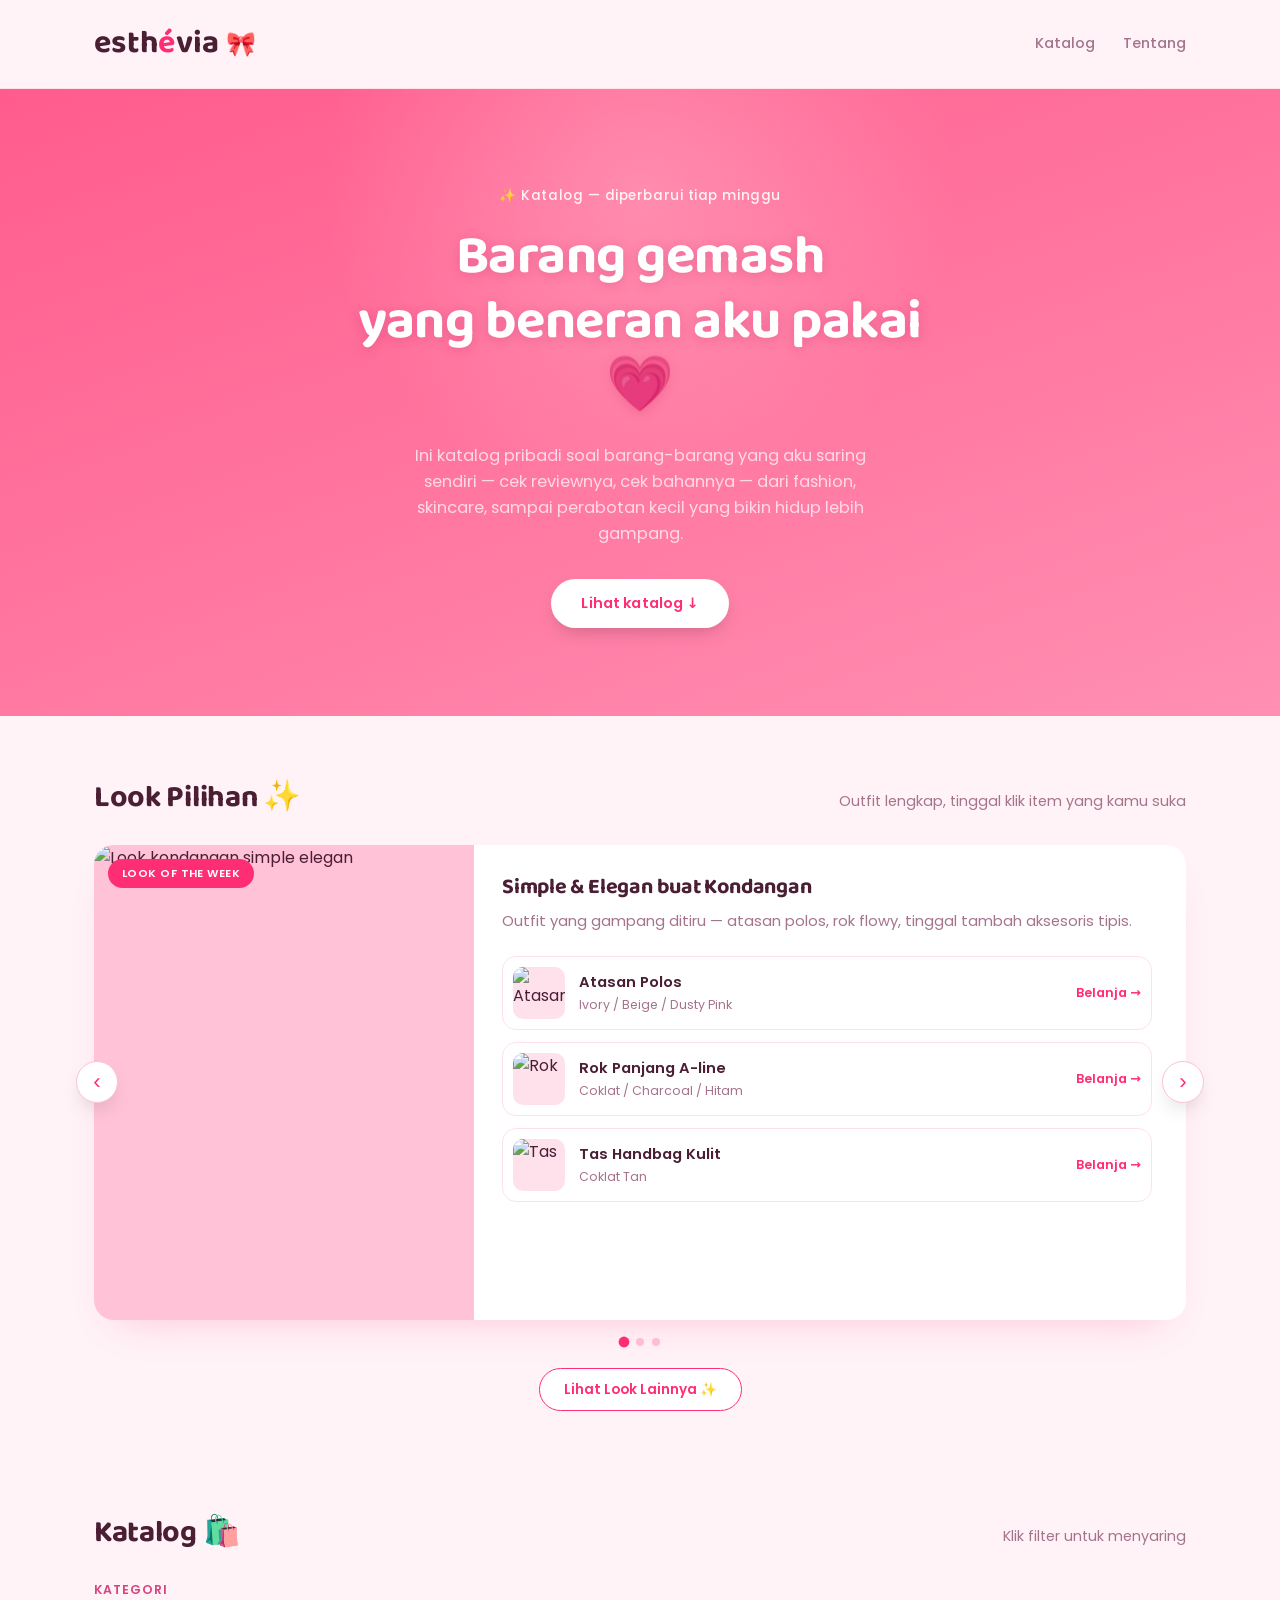
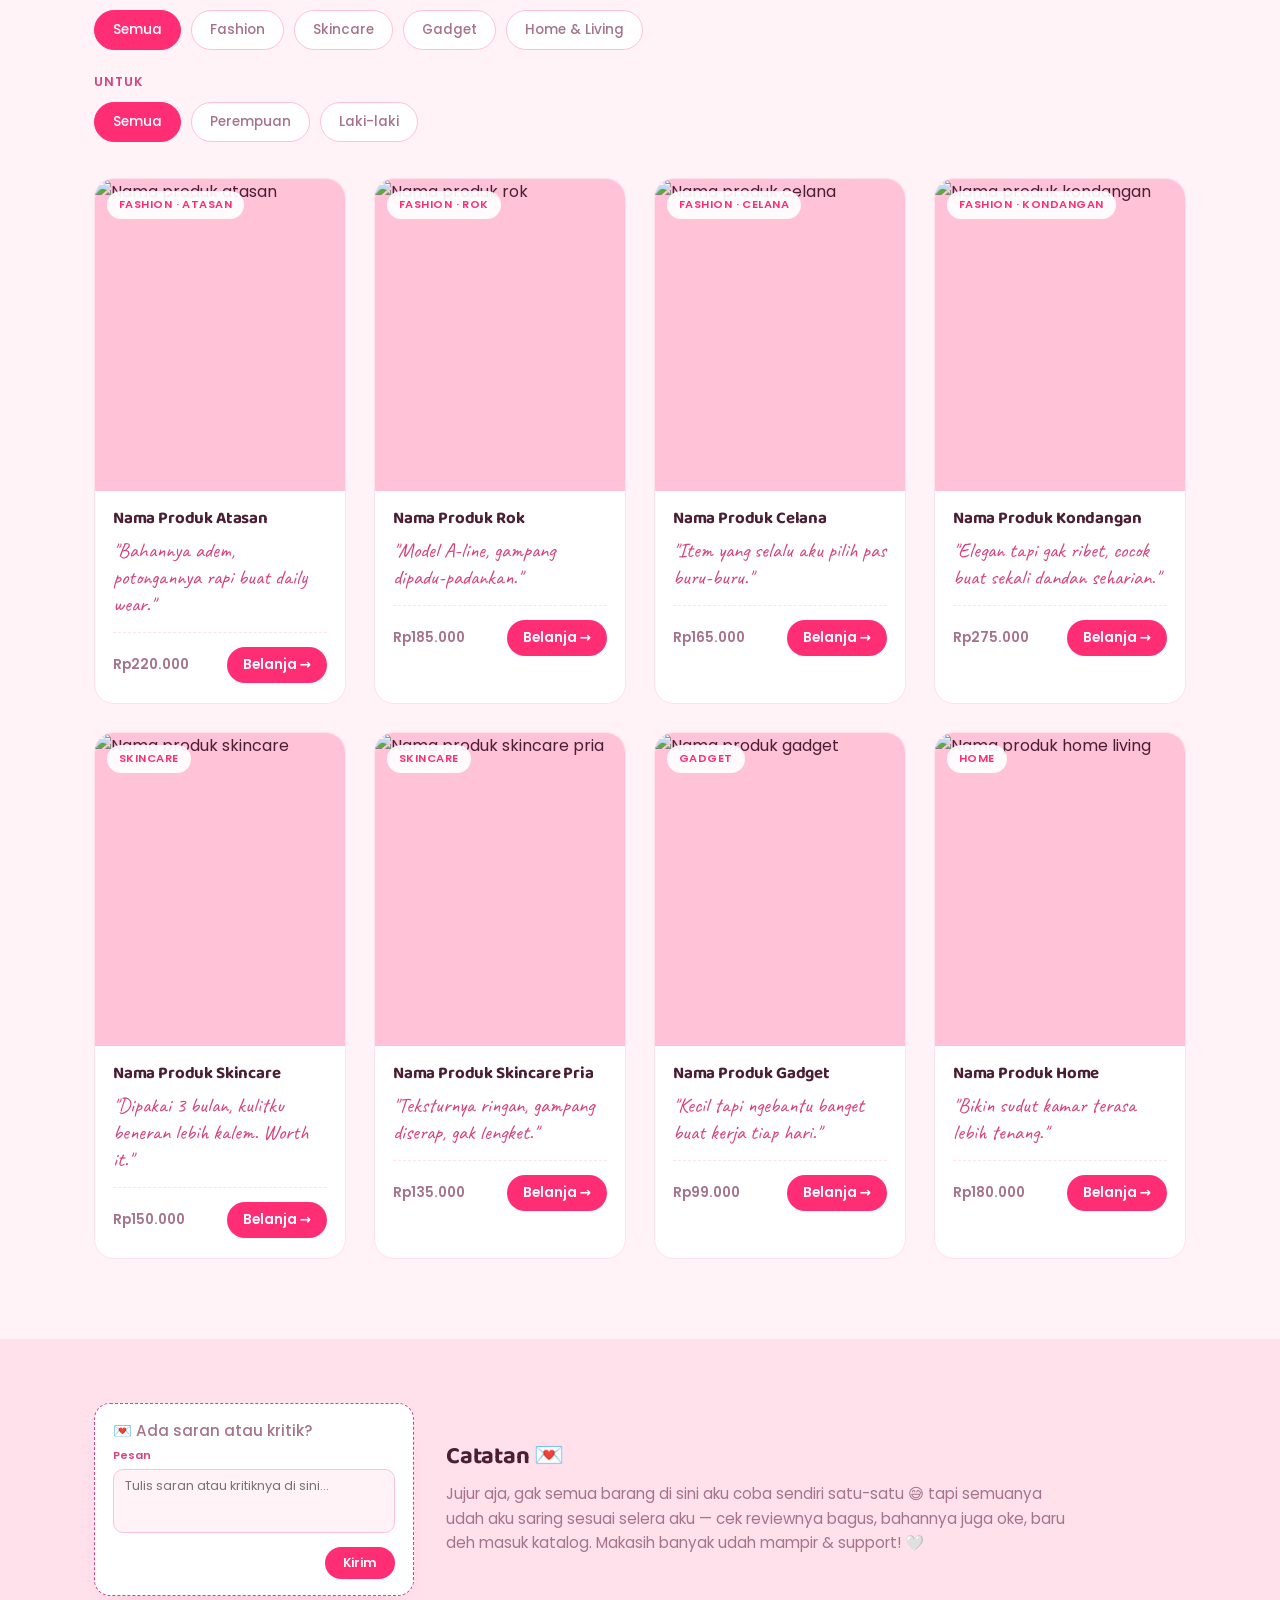
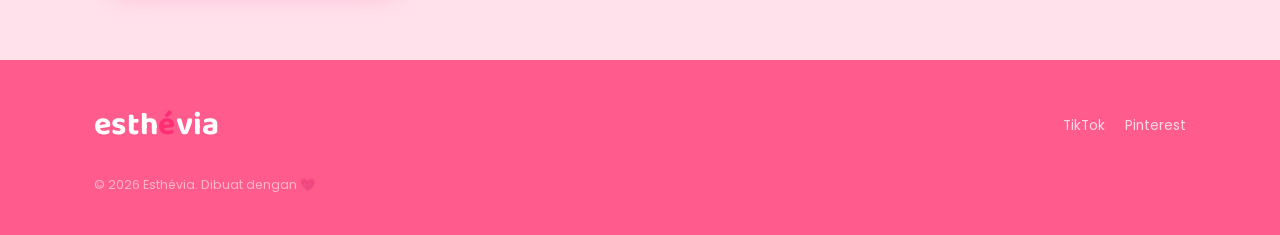
==== looks.html @ 36cef6e5 "Add files via upload" ====
<!DOCTYPE html>
<html lang="id">
<head>
<meta charset="UTF-8">
<meta name="viewport" content="width=device-width, initial-scale=1.0">
<title>Esthévia — Katalog Rekomendasi</title>
<meta name="description" content="Kurasi barang pilihan yang benar-benar aku pakai dan rekomendasikan.">
<link rel="preconnect" href="https://fonts.googleapis.com">
<link rel="preconnect" href="https://fonts.gstatic.com" crossorigin>
<link href="https://fonts.googleapis.com/css2?family=Baloo+2:wght@500;600;700&family=Poppins:wght@400;500;600&family=Caveat:wght@500;600&display=swap" rel="stylesheet">
<link rel="stylesheet" href="style.css">
</head>
<body>

  <!-- ===== HEADER ===== -->
  <header class="site-header">
    <div class="wrap header-inner">
      <a href="#top" class="logo">esth<span>é</span>via <span class="logo-emoji">🎀</span></a>
      <nav class="main-nav">
        <a href="#katalog">Katalog</a>
        <a href="#tentang">Tentang</a>
      </nav>
    </div>
  </header>

  <!-- ===== HERO ===== -->
  <section class="hero" id="top">
    <div class="wrap hero-inner">
      <p class="hero-eyebrow">✨ Katalog — diperbarui tiap minggu</p>
      <h1 class="hero-title">Barang gemash<br>yang beneran aku pakai 💗</h1>
      <p class="hero-sub">Ini katalog pribadi soal barang-barang yang aku saring sendiri — cek reviewnya, cek bahannya — dari fashion, skincare, sampai perabotan kecil yang bikin hidup lebih gampang.</p>
      <a href="#katalog" class="hero-cta">Lihat katalog ↓</a>
    </div>
  </section>

  <!-- ===== LOOK OF THE WEEK ===== -->
  <section class="look" id="look">
    <div class="wrap">
      <div class="section-head">
        <h2>Look Pilihan ✨</h2>
        <p class="section-note">Outfit lengkap, tinggal klik item yang kamu suka</p>
      </div>

      <div class="look-carousel-wrap">
        <button class="look-nav look-nav-prev" id="lookPrev" aria-label="Look sebelumnya" type="button">‹</button>

        <!-- 1 blok <article class="look-card"> = 1 outfit. Copy blok ini kalau mau nambah look baru -->
        <div class="look-grid" id="lookGrid">

          <article class="look-card">
            <a class="look-photo" href="https://link-affiliate-kamu.com/produk-atasan" target="_blank" rel="noopener sponsored">
              <img src="https://placehold.co/560x700/FFC2D6/4A1E33?text=Foto+Outfit" alt="Look kondangan simple elegan">
              <span class="look-photo-tag">Look of the week</span>
            </a>
            <div class="look-detail">
              <h3 class="look-title">Simple &amp; Elegan buat Kondangan</h3>
              <p class="look-desc">Outfit yang gampang ditiru — atasan polos, rok flowy, tinggal tambah aksesoris tipis.</p>
              <ul class="look-items">
                <li class="look-item">
                  <a class="look-item-link" href="https://link-affiliate-kamu.com/produk-atasan" target="_blank" rel="noopener sponsored">
                    <img class="look-item-thumb" src="https://placehold.co/120x120/FFE1EC/4A1E33?text=%F0%9F%91%9A" alt="Atasan">
                    <span class="look-item-info">
                      <span class="look-item-name">Atasan Polos</span>
                      <span class="look-item-sub">Ivory / Beige / Dusty Pink</span>
                    </span>
                    <span class="look-item-cta">Belanja →</span>
                  </a>
                </li>
                <li class="look-item">
                  <a class="look-item-link" href="https://link-affiliate-kamu.com/produk-rok" target="_blank" rel="noopener sponsored">
                    <img class="look-item-thumb" src="https://placehold.co/120x120/FFE1EC/4A1E33?text=%F0%9F%91%97" alt="Rok">
                    <span class="look-item-info">
                      <span class="look-item-name">Rok Panjang A-line</span>
                      <span class="look-item-sub">Coklat / Charcoal / Hitam</span>
                    </span>
                    <span class="look-item-cta">Belanja →</span>
                  </a>
                </li>
                <li class="look-item">
                  <a class="look-item-link" href="https://link-affiliate-kamu.com/produk-tas" target="_blank" rel="noopener sponsored">
                    <img class="look-item-thumb" src="https://placehold.co/120x120/FFE1EC/4A1E33?text=%F0%9F%91%9C" alt="Tas">
                    <span class="look-item-info">
                      <span class="look-item-name">Tas Handbag Kulit</span>
                      <span class="look-item-sub">Coklat Tan</span>
                    </span>
                    <span class="look-item-cta">Belanja →</span>
                  </a>
                </li>
              </ul>
            </div>
          </article>

          <article class="look-card">
            <a class="look-photo" href="https://link-affiliate-kamu.com/produk-kaos" target="_blank" rel="noopener sponsored">
              <img src="https://placehold.co/560x700/FFC2D6/4A1E33?text=Foto+Outfit" alt="Look casual weekend">
              <span class="look-photo-tag">Casual weekend</span>
            </a>
            <div class="look-detail">
              <h3 class="look-title">Santai tapi Tetep Cute</h3>
              <p class="look-desc">Buat jalan santai atau nongkrong — nyaman dipakai seharian, tetap kelihatan effortless.</p>
              <ul class="look-items">
                <li class="look-item">
                  <a class="look-item-link" href="https://link-affiliate-kamu.com/produk-kaos" target="_blank" rel="noopener sponsored">
                    <img class="look-item-thumb" src="https://placehold.co/120x120/FFE1EC/4A1E33?text=%F0%9F%91%95" alt="Kaos">
                    <span class="look-item-info">
                      <span class="look-item-name">Kaos Oversized</span>
                      <span class="look-item-sub">White / Sage / Mocha</span>
                    </span>
                    <span class="look-item-cta">Belanja →</span>
                  </a>
                </li>
                <li class="look-item">
                  <a class="look-item-link" href="https://link-affiliate-kamu.com/produk-celana-look" target="_blank" rel="noopener sponsored">
                    <img class="look-item-thumb" src="https://placehold.co/120x120/FFE1EC/4A1E33?text=%F0%9F%91%96" alt="Celana">
                    <span class="look-item-info">
                      <span class="look-item-name">Celana Wide Leg</span>
                      <span class="look-item-sub">Denim / Khaki</span>
                    </span>
                    <span class="look-item-cta">Belanja →</span>
                  </a>
                </li>
              </ul>
            </div>
          </article>

          <article class="look-card">
            <a class="look-photo" href="https://link-affiliate-kamu.com/produk-blazer" target="_blank" rel="noopener sponsored">
              <img src="https://placehold.co/560x700/FFC2D6/4A1E33?text=Foto+Outfit" alt="Look formal meeting">
              <span class="look-photo-tag">Office look</span>
            </a>
            <div class="look-detail">
              <h3 class="look-title">Formal tapi Gak Kaku</h3>
              <p class="look-desc">Cocok buat meeting atau presentasi — tetap rapi tapi tetap nyaman dipakai seharian.</p>
              <ul class="look-items">
                <li class="look-item">
                  <a class="look-item-link" href="https://link-affiliate-kamu.com/produk-blazer" target="_blank" rel="noopener sponsored">
                    <img class="look-item-thumb" src="https://placehold.co/120x120/FFE1EC/4A1E33?text=%F0%9F%A7%A5" alt="Blazer">
                    <span class="look-item-info">
                      <span class="look-item-name">Blazer Oversized</span>
                      <span class="look-item-sub">Black / Navy / Beige</span>
                    </span>
                    <span class="look-item-cta">Belanja →</span>
                  </a>
                </li>
                <li class="look-item">
                  <a class="look-item-link" href="https://link-affiliate-kamu.com/produk-kemeja" target="_blank" rel="noopener sponsored">
                    <img class="look-item-thumb" src="https://placehold.co/120x120/FFE1EC/4A1E33?text=%F0%9F%91%94" alt="Kemeja">
                    <span class="look-item-info">
                      <span class="look-item-name">Kemeja Basic</span>
                      <span class="look-item-sub">White / Sky Blue</span>
                    </span>
                    <span class="look-item-cta">Belanja →</span>
                  </a>
                </li>
                <li class="look-item">
                  <a class="look-item-link" href="https://link-affiliate-kamu.com/produk-celana-formal" target="_blank" rel="noopener sponsored">
                    <img class="look-item-thumb" src="https://placehold.co/120x120/FFE1EC/4A1E33?text=%F0%9F%91%96" alt="Celana formal">
                    <span class="look-item-info">
                      <span class="look-item-name">Celana Kain Straight</span>
                      <span class="look-item-sub">Black / Grey</span>
                    </span>
                    <span class="look-item-cta">Belanja →</span>
                  </a>
                </li>
              </ul>
            </div>
          </article>

        </div>

        <button class="look-nav look-nav-next" id="lookNext" aria-label="Look berikutnya" type="button">›</button>
      </div>

      <div class="look-dots" id="lookDots"></div>

      <div class="look-more-wrap">
        <a class="look-load-more" href="looks.html">Lihat Look Lainnya ✨</a>
      </div>
    </div>
  </section>



  <section class="katalog" id="katalog">
    <div class="wrap">
      <div class="section-head">
        <h2>Katalog 🛍️</h2>
        <p class="section-note">Klik filter untuk menyaring</p>
      </div>

      <div class="filter-group">
        <p class="filter-label">Kategori</p>
        <div class="filter-bar" role="tablist" aria-label="Saring kategori">
          <button class="filter-pill is-active" data-filter-type="category" data-filter="all">Semua</button>
          <button class="filter-pill" data-filter-type="category" data-filter="fashion">Fashion</button>
          <button class="filter-pill" data-filter-type="category" data-filter="skincare">Skincare</button>
          <button class="filter-pill" data-filter-type="category" data-filter="gadget">Gadget</button>
          <button class="filter-pill" data-filter-type="category" data-filter="home">Home &amp; Living</button>
        </div>
      </div>

      <!-- Sub-filter Fashion — otomatis muncul cuma pas kategori "Fashion" dipilih -->
      <div class="filter-group sub-filter-group" id="fashionSubfilter" hidden>
        <p class="filter-label">Jenis Fashion</p>
        <div class="filter-bar" role="tablist" aria-label="Saring jenis fashion">
          <button class="filter-pill sub-pill is-active" data-filter-type="subcategory" data-filter="all">Semua</button>
          <button class="filter-pill sub-pill" data-filter-type="subcategory" data-filter="atasan">Atasan</button>
          <button class="filter-pill sub-pill" data-filter-type="subcategory" data-filter="rok">Rok</button>
          <button class="filter-pill sub-pill" data-filter-type="subcategory" data-filter="celana">Celana</button>
          <button class="filter-pill sub-pill" data-filter-type="subcategory" data-filter="kondangan">Kondangan</button>
        </div>
      </div>

      <div class="filter-group">
        <p class="filter-label">Untuk</p>
        <div class="filter-bar" role="tablist" aria-label="Saring gender">
          <button class="filter-pill is-active" data-filter-type="gender" data-filter="all">Semua</button>
          <button class="filter-pill" data-filter-type="gender" data-filter="perempuan">Perempuan</button>
          <button class="filter-pill" data-filter-type="gender" data-filter="laki-laki">Laki-laki</button>
        </div>
      </div>

      <!-- ===== GRID PRODUK ===== -->
      <div class="grid" id="productGrid">

        <!-- ganti data-category, data-subcategory, data-gender, gambar, judul, catatan, harga, dan href sesuai produkmu -->
        <!-- data-subcategory cuma dipakai kalau data-category="fashion": isi atasan / rok / celana / kondangan -->

        <article class="card" data-category="fashion" data-subcategory="atasan" data-gender="perempuan">
          <a class="card-media" href="https://link-affiliate-kamu.com/produk-atasan" target="_blank" rel="noopener sponsored">
            <img src="https://placehold.co/600x750/FFC2D6/4A1E33?text=Foto+Produk" alt="Nama produk atasan" loading="lazy">
            <span class="card-tag">Fashion · Atasan</span>
          </a>
          <div class="card-body">
            <h3 class="card-title">Nama Produk Atasan</h3>
            <p class="card-note">"Bahannya adem, potongannya rapi buat daily wear."</p>
            <div class="card-foot">
              <span class="card-price">Rp220.000</span>
              <a class="card-cta" href="https://link-affiliate-kamu.com/produk-atasan" target="_blank" rel="noopener sponsored">Belanja →</a>
            </div>
          </div>
        </article>

        <article class="card" data-category="fashion" data-subcategory="rok" data-gender="perempuan">
          <a class="card-media" href="https://link-affiliate-kamu.com/produk-rok" target="_blank" rel="noopener sponsored">
            <img src="https://placehold.co/600x750/FFC2D6/4A1E33?text=Foto+Produk" alt="Nama produk rok" loading="lazy">
            <span class="card-tag">Fashion · Rok</span>
          </a>
          <div class="card-body">
            <h3 class="card-title">Nama Produk Rok</h3>
            <p class="card-note">"Model A-line, gampang dipadu-padankan."</p>
            <div class="card-foot">
              <span class="card-price">Rp185.000</span>
              <a class="card-cta" href="https://link-affiliate-kamu.com/produk-rok" target="_blank" rel="noopener sponsored">Belanja →</a>
            </div>
          </div>
        </article>

        <article class="card" data-category="fashion" data-subcategory="celana" data-gender="laki-laki">
          <a class="card-media" href="https://link-affiliate-kamu.com/produk-celana" target="_blank" rel="noopener sponsored">
            <img src="https://placehold.co/600x750/FFC2D6/4A1E33?text=Foto+Produk" alt="Nama produk celana" loading="lazy">
            <span class="card-tag">Fashion · Celana</span>
          </a>
          <div class="card-body">
            <h3 class="card-title">Nama Produk Celana</h3>
            <p class="card-note">"Item yang selalu aku pilih pas buru-buru."</p>
            <div class="card-foot">
              <span class="card-price">Rp165.000</span>
              <a class="card-cta" href="https://link-affiliate-kamu.com/produk-celana" target="_blank" rel="noopener sponsored">Belanja →</a>
            </div>
          </div>
        </article>

        <article class="card" data-category="fashion" data-subcategory="kondangan" data-gender="perempuan">
          <a class="card-media" href="https://link-affiliate-kamu.com/produk-kondangan" target="_blank" rel="noopener sponsored">
            <img src="https://placehold.co/600x750/FFC2D6/4A1E33?text=Foto+Produk" alt="Nama produk kondangan" loading="lazy">
            <span class="card-tag">Fashion · Kondangan</span>
          </a>
          <div class="card-body">
            <h3 class="card-title">Nama Produk Kondangan</h3>
            <p class="card-note">"Elegan tapi gak ribet, cocok buat sekali dandan seharian."</p>
            <div class="card-foot">
              <span class="card-price">Rp275.000</span>
              <a class="card-cta" href="https://link-affiliate-kamu.com/produk-kondangan" target="_blank" rel="noopener sponsored">Belanja →</a>
            </div>
          </div>
        </article>

        <article class="card" data-category="skincare" data-gender="perempuan">
          <a class="card-media" href="https://link-affiliate-kamu.com/produk-1" target="_blank" rel="noopener sponsored">
            <img src="https://placehold.co/600x750/FFC2D6/4A1E33?text=Foto+Produk" alt="Nama produk skincare" loading="lazy">
            <span class="card-tag">Skincare</span>
          </a>
          <div class="card-body">
            <h3 class="card-title">Nama Produk Skincare</h3>
            <p class="card-note">"Dipakai 3 bulan, kulitku beneran lebih kalem. Worth it."</p>
            <div class="card-foot">
              <span class="card-price">Rp150.000</span>
              <a class="card-cta" href="https://link-affiliate-kamu.com/produk-1" target="_blank" rel="noopener sponsored">Belanja →</a>
            </div>
          </div>
        </article>

        <article class="card" data-category="skincare" data-gender="laki-laki">
          <a class="card-media" href="https://link-affiliate-kamu.com/produk-5" target="_blank" rel="noopener sponsored">
            <img src="https://placehold.co/600x750/FFC2D6/4A1E33?text=Foto+Produk" alt="Nama produk skincare pria" loading="lazy">
            <span class="card-tag">Skincare</span>
          </a>
          <div class="card-body">
            <h3 class="card-title">Nama Produk Skincare Pria</h3>
            <p class="card-note">"Teksturnya ringan, gampang diserap, gak lengket."</p>
            <div class="card-foot">
              <span class="card-price">Rp135.000</span>
              <a class="card-cta" href="https://link-affiliate-kamu.com/produk-5" target="_blank" rel="noopener sponsored">Belanja →</a>
            </div>
          </div>
        </article>

        <article class="card" data-category="gadget" data-gender="perempuan">
          <a class="card-media" href="https://link-affiliate-kamu.com/produk-3" target="_blank" rel="noopener sponsored">
            <img src="https://placehold.co/600x750/FFC2D6/4A1E33?text=Foto+Produk" alt="Nama produk gadget" loading="lazy">
            <span class="card-tag">Gadget</span>
          </a>
          <div class="card-body">
            <h3 class="card-title">Nama Produk Gadget</h3>
            <p class="card-note">"Kecil tapi ngebantu banget buat kerja tiap hari."</p>
            <div class="card-foot">
              <span class="card-price">Rp99.000</span>
              <a class="card-cta" href="https://link-affiliate-kamu.com/produk-3" target="_blank" rel="noopener sponsored">Belanja →</a>
            </div>
          </div>
        </article>

        <article class="card" data-category="home" data-gender="perempuan">
          <a class="card-media" href="https://link-affiliate-kamu.com/produk-4" target="_blank" rel="noopener sponsored">
            <img src="https://placehold.co/600x750/FFC2D6/4A1E33?text=Foto+Produk" alt="Nama produk home living" loading="lazy">
            <span class="card-tag">Home</span>
          </a>
          <div class="card-body">
            <h3 class="card-title">Nama Produk Home</h3>
            <p class="card-note">"Bikin sudut kamar terasa lebih tenang."</p>
            <div class="card-foot">
              <span class="card-price">Rp180.000</span>
              <a class="card-cta" href="https://link-affiliate-kamu.com/produk-4" target="_blank" rel="noopener sponsored">Belanja →</a>
            </div>
          </div>
        </article>

      </div>

      <p class="empty-state" id="emptyState" hidden>Belum ada produk yang cocok — coba ganti filternya ya 🎀</p>
    </div>
  </section>

  <!-- ===== TENTANG ===== -->
  <section class="about" id="tentang">
    <div class="wrap about-grid">
      <div class="envelope-card">
        <p class="envelope-caption"><span class="envelope-icon">💌</span> Ada saran atau kritik?</p>
        <form class="envelope-form" id="envelopeForm">
          <label class="envelope-label" for="envelopeMessage">Pesan</label>
          <textarea id="envelopeMessage" class="envelope-textarea" placeholder="Tulis saran atau kritiknya di sini..." maxlength="1000" required></textarea>

          <button type="submit" class="envelope-submit" id="envelopeSubmit">Kirim</button>
          <p class="envelope-hint" id="envelopeHint" hidden></p>
        </form>
      </div>

      <div class="about-inner">
        <h2>Catatan 💌</h2>
        <p>Jujur aja, gak semua barang di sini aku coba sendiri satu-satu 😅 tapi semuanya udah aku saring sesuai selera aku — cek reviewnya bagus, bahannya juga oke, baru deh masuk katalog. Makasih banyak udah mampir &amp; support! 🤍</p>
      </div>
    </div>
  </section>

  <!-- ===== FOOTER ===== -->
  <footer class="site-footer">
    <div class="wrap footer-inner">
      <a href="#top" class="logo footer-logo">esth<span>é</span>via</a>
      <div class="footer-social">
        <a href="https://tiktok.com/@esthevia" target="_blank" rel="noopener">TikTok</a>
        <a href="https://pinterest.com/esthevia" target="_blank" rel="noopener">Pinterest</a>
      </div>
      <p class="footer-copy">© 2026 Esthévia. Dibuat dengan 💗</p>
    </div>
  </footer>

<script src="script.js"></script>
</body>
</html>
---- style.css ----
/* ============================================
   ESTHÉVIA — Katalog Affiliate (tema pink gemash 🎀)
   Token: warna, tipografi, layout
   ============================================ */

:root {
  /* Warna — pink gemash */
  --bg-deep:      #FF5C8D;   /* pink bubblegum pekat — dasar hero & footer */
  --bg-panel:     #FFC2D6;   /* pink medium — panel & placeholder gambar */
  --bg-paper:     #FFF3F7;   /* pink pucat hampir putih — dasar konten */
  --bg-paper-alt: #FFE1EC;   /* pink pastel — garis/pemisah/hover */
  --ink:          #4A1E33;   /* plum gelap — teks utama, tetap kontras di atas pink */
  --ink-soft:     #A5738C;   /* mauve — teks sekunder */
  --cream:        #FFFFFF;   /* teks di atas dasar pink pekat */
  --cream-soft:   #FFD9E7;   /* teks sekunder di atas dasar pink pekat */
  --gold:         #FF2E74;   /* aksen utama — magenta cherry terang */
  --rose:         #D6437E;   /* aksen kedua — dusty magenta, dipakai tipis-tipis */

  --radius: 20px;
  --ease: cubic-bezier(.4,0,.2,1);
}

* { box-sizing: border-box; }

html { scroll-behavior: smooth; }

body {
  margin: 0;
  background: var(--bg-paper);
  color: var(--ink);
  font-family: 'Poppins', system-ui, sans-serif;
  font-size: 16px;
  line-height: 1.6;
  -webkit-font-smoothing: antialiased;
}

@media (prefers-reduced-motion: reduce) {
  html { scroll-behavior: auto; }
  * { animation: none !important; transition: none !important; }
}

.wrap {
  max-width: 1140px;
  margin: 0 auto;
  padding: 0 24px;
}

h1, h2, h3 {
  font-family: 'Baloo 2', 'Poppins', sans-serif;
  font-weight: 700;
  line-height: 1.2;
  margin: 0;
  letter-spacing: -0.01em;
}

a { color: inherit; text-decoration: none; }
a:focus-visible, button:focus-visible {
  outline: 2px solid var(--gold);
  outline-offset: 3px;
}

/* ===== HEADER ===== */
.site-header {
  position: sticky;
  top: 0;
  z-index: 50;
  background: rgba(255, 243, 247, 0.88);
  backdrop-filter: blur(8px);
  border-bottom: 1px solid var(--bg-paper-alt);
}

.header-inner {
  display: flex;
  align-items: center;
  justify-content: space-between;
  height: 88px;
}

.logo {
  font-family: 'Baloo 2', sans-serif;
  font-size: 2rem;
  font-weight: 700;
  letter-spacing: 0.01em;
  color: var(--ink);
}
.logo span.logo-emoji { font-size: 1.5rem; }
.logo span:not(.logo-emoji) { color: var(--gold); }

.main-nav { display: flex; gap: 28px; }
.main-nav a {
  font-size: 0.9rem;
  font-weight: 500;
  color: var(--ink-soft);
  transition: color .2s var(--ease);
}
.main-nav a:hover { color: var(--gold); }

/* ===== HERO ===== */
.hero {
  background: linear-gradient(160deg, var(--bg-deep) 0%, #FF8FB3 100%);
  color: var(--cream);
  padding: 96px 0 88px;
  position: relative;
  overflow: hidden;
  text-align: center;
}
.hero::before {
  content: "";
  position: absolute;
  top: -35%;
  left: 50%;
  transform: translateX(-50%);
  width: 640px;
  height: 640px;
  border-radius: 50%;
  background: radial-gradient(circle, rgba(255,255,255,0.22) 0%, rgba(255,255,255,0) 70%);
}
.hero-inner { position: relative; max-width: 640px; margin: 0 auto; }

.hero-eyebrow {
  font-size: 0.85rem;
  letter-spacing: 0.04em;
  color: var(--cream);
  margin: 0 0 18px;
  font-weight: 500;
  opacity: 0.9;
}

.hero-title {
  font-size: clamp(2.2rem, 5vw, 3.4rem);
  line-height: 1.2;
  color: var(--cream);
  text-shadow: 0 2px 12px rgba(184, 30, 90, 0.25);
}

.hero-sub {
  margin: 22px auto 32px;
  color: var(--cream-soft);
  font-size: 1.02rem;
  max-width: 480px;
}

.hero-cta {
  display: inline-block;
  background: var(--cream);
  color: var(--gold);
  border-radius: 999px;
  padding: 13px 30px;
  font-size: 0.9rem;
  font-weight: 600;
  letter-spacing: 0.01em;
  box-shadow: 0 8px 20px -8px rgba(0,0,0,0.25);
  transition: transform .2s var(--ease), box-shadow .2s var(--ease);
}
.hero-cta:hover { transform: translateY(-2px); box-shadow: 0 12px 24px -8px rgba(0,0,0,0.3); }

/* ===== LOOK OF THE WEEK ===== */
.look { padding: 64px 0 20px; }

.look-carousel-wrap {
  position: relative;
}

.look-grid {
  display: flex;
  gap: 0;
  overflow-x: auto;
  scroll-snap-type: x mandatory;
  scroll-behavior: smooth;
  border-radius: var(--radius);
  box-shadow: 0 20px 40px -24px rgba(255, 46, 116, 0.28);
  scrollbar-width: none;
  -ms-overflow-style: none;
}
.look-grid::-webkit-scrollbar { display: none; }

.look-card {
  flex: 0 0 100%;
  scroll-snap-align: start;
  display: grid;
  grid-template-columns: minmax(240px, 380px) 1fr;
  gap: 0;
  background: #fff;
  overflow: hidden;
}

.look-photo {
  position: relative;
  display: block;
  aspect-ratio: 4 / 5;
  overflow: hidden;
  background: var(--bg-panel);
}
.look-photo img {
  width: 100%;
  height: 100%;
  object-fit: cover;
  display: block;
  transition: transform .4s var(--ease);
}
.look-photo:hover img { transform: scale(1.04); }

.look-photo-tag {
  position: absolute;
  top: 14px;
  left: 14px;
  background: var(--gold);
  color: #fff;
  font-size: 0.7rem;
  font-weight: 600;
  letter-spacing: 0.04em;
  text-transform: uppercase;
  padding: 6px 14px;
  border-radius: 999px;
}

.look-detail {
  padding: 30px 28px;
  display: flex;
  flex-direction: column;
  min-height: 0;
}

.look-title {
  font-size: 1.35rem;
  color: var(--ink);
  margin-bottom: 10px;
}

.look-desc {
  color: var(--ink-soft);
  font-size: 0.92rem;
  margin: 0 0 22px;
}

/* daftar item bisa discroll sendiri kalau kepanjangan, biar kartu gak melar */
.look-items {
  list-style: none;
  margin: 0;
  padding: 0 6px 4px 0;
  display: flex;
  flex-direction: column;
  gap: 12px;
  max-height: 320px;
  overflow-y: auto;
}
.look-items::-webkit-scrollbar { width: 6px; }
.look-items::-webkit-scrollbar-track { background: transparent; }
.look-items::-webkit-scrollbar-thumb { background: var(--bg-panel); border-radius: 999px; }
.look-items::-webkit-scrollbar-thumb:hover { background: var(--gold); }

.look-item-link {
  display: flex;
  align-items: center;
  gap: 14px;
  padding: 10px;
  border-radius: 14px;
  border: 1px solid var(--bg-paper-alt);
  transition: border-color .2s var(--ease), background .2s var(--ease);
}
.look-item-link:hover {
  border-color: var(--gold);
  background: var(--bg-paper-alt);
}

.look-item-thumb {
  width: 52px;
  height: 52px;
  border-radius: 10px;
  object-fit: cover;
  flex-shrink: 0;
  background: var(--bg-paper-alt);
}

.look-item-info {
  display: flex;
  flex-direction: column;
  flex: 1;
  min-width: 0;
}

.look-item-name {
  font-size: 0.92rem;
  font-weight: 600;
  color: var(--ink);
}

.look-item-sub {
  font-size: 0.78rem;
  color: var(--ink-soft);
}

.look-item-cta {
  font-size: 0.8rem;
  font-weight: 600;
  color: var(--gold);
  white-space: nowrap;
}

/* tombol panah kiri/kanan carousel */
.look-nav {
  position: absolute;
  top: 50%;
  transform: translateY(-50%);
  width: 42px;
  height: 42px;
  border-radius: 50%;
  background: #fff;
  color: var(--gold);
  border: 1px solid var(--bg-panel);
  font-size: 1.4rem;
  line-height: 1;
  display: flex;
  align-items: center;
  justify-content: center;
  cursor: pointer;
  box-shadow: 0 10px 22px -10px rgba(0,0,0,0.25);
  z-index: 5;
  transition: background .2s var(--ease), color .2s var(--ease), transform .2s var(--ease);
}
.look-nav:hover { background: var(--gold); color: #fff; }
.look-nav-prev { left: -18px; }
.look-nav-next { right: -18px; }

/* titik indikator posisi look aktif */
.look-dots {
  display: flex;
  justify-content: center;
  gap: 8px;
  margin-top: 18px;
}
.look-dot {
  width: 8px;
  height: 8px;
  padding: 0;
  border: none;
  border-radius: 50%;
  background: var(--bg-panel);
  cursor: pointer;
  transition: background .2s var(--ease), transform .2s var(--ease);
}
.look-dot.is-active { background: var(--gold); transform: scale(1.35); }

/* tombol untuk memuat look tambahan ke dalam carousel */
.look-more-wrap {
  display: flex;
  justify-content: center;
  margin-top: 22px;
}

.look-load-more {
  display: inline-block;
  font-family: 'Poppins', sans-serif;
  font-size: 0.85rem;
  font-weight: 600;
  color: var(--gold);
  background: #fff;
  border: 1.5px solid var(--gold);
  border-radius: 999px;
  padding: 10px 24px;
  cursor: pointer;
  transition: background .2s var(--ease), color .2s var(--ease), transform .2s var(--ease);
}
.look-load-more:hover { background: var(--gold); color: #fff; transform: translateY(-1px); }

@media (max-width: 720px) {
  .look-card { grid-template-columns: 1fr; }
  .look-photo { aspect-ratio: 16 / 11; }
  .look-nav { display: none; }
  .look-items { max-height: 260px; }
}

/* ===== KATALOG ===== */
.katalog { padding: 84px 0 40px; }

.section-head {
  display: flex;
  align-items: baseline;
  justify-content: space-between;
  margin-bottom: 28px;
  flex-wrap: wrap;
  gap: 8px;
}
.section-head h2 { font-size: 1.9rem; color: var(--ink); }
.section-note { color: var(--ink-soft); font-size: 0.9rem; margin: 0; }

.filter-group { margin-bottom: 22px; }

.sub-filter-group {
  margin-left: 18px;
  padding-left: 14px;
  border-left: 2px dashed var(--bg-panel);
}

.sub-pill {
  font-size: 0.78rem;
  padding: 7px 15px;
}


.filter-label {
  font-size: 0.78rem;
  font-weight: 600;
  text-transform: uppercase;
  letter-spacing: 0.08em;
  color: var(--rose);
  margin: 0 0 10px;
}

.filter-bar {
  display: flex;
  gap: 10px;
  flex-wrap: wrap;
}

.filter-pill {
  font-family: 'Poppins', sans-serif;
  font-size: 0.85rem;
  font-weight: 500;
  padding: 9px 18px;
  border: 1.5px solid var(--bg-panel);
  background: #fff;
  color: var(--ink-soft);
  border-radius: 999px;
  cursor: pointer;
  transition: all .2s var(--ease);
}
.filter-pill:hover { border-color: var(--gold); color: var(--ink); }
.filter-pill.is-active {
  background: var(--gold);
  border-color: var(--gold);
  color: #fff;
}

/* ===== GRID / CARD ===== */
.grid {
  display: grid;
  grid-template-columns: repeat(auto-fill, minmax(240px, 1fr));
  gap: 28px;
  margin-top: 36px;
}

.card {
  background: #fff;
  border: 1px solid var(--bg-paper-alt);
  border-radius: var(--radius);
  overflow: hidden;
  transition: transform .25s var(--ease), box-shadow .25s var(--ease);
}
.card:hover {
  transform: translateY(-4px) rotate(-0.4deg);
  box-shadow: 0 18px 34px -18px rgba(255, 46, 116, 0.35);
}

.card-media {
  position: relative;
  display: block;
  aspect-ratio: 4 / 5;
  overflow: hidden;
  background: var(--bg-panel);
}
.card-media img {
  width: 100%;
  height: 100%;
  object-fit: cover;
  display: block;
  transition: transform .4s var(--ease);
}
.card:hover .card-media img { transform: scale(1.05); }

.card-tag {
  position: absolute;
  top: 12px;
  left: 12px;
  background: rgba(255, 255, 255, 0.92);
  color: var(--gold);
  font-size: 0.7rem;
  font-weight: 600;
  letter-spacing: 0.04em;
  text-transform: uppercase;
  padding: 5px 12px;
  border-radius: 999px;
}

.card-body { padding: 18px 18px 20px; }

.card-title {
  font-size: 1.05rem;
  margin-bottom: 8px;
  color: var(--ink);
}

.card-note {
  font-family: 'Caveat', cursive;
  font-size: 1.3rem;
  color: var(--rose);
  line-height: 1.3;
  margin: 0 0 14px;
}

.card-foot {
  display: flex;
  align-items: center;
  justify-content: space-between;
  padding-top: 14px;
  border-top: 1px dashed var(--bg-paper-alt);
}

.card-price {
  font-size: 0.85rem;
  font-weight: 600;
  color: var(--ink-soft);
}

.card-cta {
  font-size: 0.85rem;
  font-weight: 600;
  color: #fff;
  background: var(--gold);
  padding: 7px 16px;
  border-radius: 999px;
  transition: background .2s var(--ease), transform .2s var(--ease);
}
.card-cta:hover { background: var(--rose); transform: translateY(-1px); }

.empty-state {
  text-align: center;
  color: var(--ink-soft);
  padding: 60px 0;
  font-size: 0.95rem;
}

/* ===== ABOUT ===== */
.about {
  background: var(--bg-paper-alt);
  padding: 64px 0;
  margin-top: 40px;
}
.about-grid {
  display: flex;
  flex-wrap: wrap;
  align-items: stretch;
  gap: 32px;
}
.about-inner {
  max-width: 620px;
  flex: 1 1 420px;
  display: flex;
  flex-direction: column;
  justify-content: center;
}
.about h2 { font-size: 1.5rem; margin-bottom: 10px; color: var(--ink); }
.about p { color: var(--ink-soft); font-size: 0.95rem; margin: 0; }

/* kartu amplop kirim pesan — kecil & ringkas, nempel di sebelah teks, tinggi ngikutin teks */
.envelope-card {
  flex: 0 0 320px;
  display: flex;
  flex-direction: column;
  background: #fff;
  border: 1.5px dashed var(--rose);
  border-radius: 16px;
  padding: 16px 18px;
  box-shadow: 0 14px 26px -20px rgba(255, 46, 116, 0.35);
  transition: transform .25s var(--ease);
}
.envelope-card:hover { transform: translateY(-2px); }

.envelope-caption {
  font-size: 0.78rem;
  font-weight: 500;
  color: var(--ink-soft);
  line-height: 1.4;
  margin: 0 0 12px;
}
.envelope-icon { font-size: 0.95rem; }

.envelope-form {
  display: flex;
  flex-direction: column;
  flex: 1;
  gap: 4px;
}

.envelope-label {
  font-size: 0.7rem;
  font-weight: 600;
  color: var(--rose);
  margin-top: 6px;
}
.envelope-label span {
  font-weight: 400;
  color: var(--ink-soft);
}

.envelope-input,
.envelope-textarea {
  font-family: 'Poppins', sans-serif;
  font-size: 0.8rem;
  color: var(--ink);
  background: var(--bg-paper);
  border: 1.5px solid var(--bg-panel);
  border-radius: 10px;
  padding: 7px 11px;
  resize: none;
  transition: border-color .2s var(--ease);
}
.envelope-input:focus,
.envelope-textarea:focus {
  outline: none;
  border-color: var(--gold);
}
.envelope-textarea { flex: 1; min-height: 64px; line-height: 1.4; }

.envelope-submit {
  align-self: flex-end;
  margin-top: 10px;
  font-family: 'Poppins', sans-serif;
  font-size: 0.78rem;
  font-weight: 600;
  color: #fff;
  background: var(--gold);
  border: none;
  border-radius: 999px;
  padding: 7px 18px;
  cursor: pointer;
  transition: background .2s var(--ease), transform .2s var(--ease);
}
.envelope-submit:hover { background: var(--rose); transform: translateY(-1px); }

.envelope-hint {
  font-size: 0.72rem;
  color: var(--ink-soft);
  margin: 8px 0 0;
}

@media (max-width: 860px) {
  .about-grid { flex-direction: column; gap: 24px; }
  .envelope-card { flex: 0 0 auto; width: 100%; max-width: 320px; }
}

/* ===== FOOTER ===== */
.site-footer {
  background: var(--bg-deep);
  color: var(--cream-soft);
  padding: 40px 0;
}
.footer-inner {
  display: flex;
  align-items: center;
  justify-content: space-between;
  flex-wrap: wrap;
  gap: 16px;
}
.footer-logo { color: var(--cream); }
.footer-logo span { color: #fff; }
.footer-social { display: flex; gap: 20px; }
.footer-social a {
  font-size: 0.85rem;
  transition: color .2s var(--ease);
}
.footer-social a:hover { color: #fff; }
.footer-copy {
  width: 100%;
  font-size: 0.78rem;
  margin: 8px 0 0;
  color: rgba(255,255,255,0.55);
}

/* ===== HALAMAN "SEMUA LOOK" (looks.html) ===== */
.page-hero {
  background: linear-gradient(160deg, var(--bg-deep) 0%, #FF8FB3 100%);
  color: var(--cream);
  padding: 56px 0 44px;
  text-align: center;
}
.page-hero h1 {
  font-size: clamp(1.8rem, 4vw, 2.6rem);
  color: var(--cream);
  margin: 14px 0 8px;
}
.page-hero .section-note { color: var(--cream-soft); }

.back-link {
  display: inline-flex;
  align-items: center;
  gap: 8px;
  font-size: 0.85rem;
  font-weight: 600;
  color: var(--cream);
  background: rgba(255, 255, 255, 0.14);
  border: 1px solid rgba(255, 255, 255, 0.4);
  border-radius: 999px;
  padding: 9px 20px 9px 16px;
  backdrop-filter: blur(6px);
  transition: background .2s var(--ease), color .2s var(--ease), transform .2s var(--ease), border-color .2s var(--ease);
}
.back-link:hover {
  background: var(--cream);
  color: var(--gold);
  border-color: var(--cream);
  transform: translateY(-1px);
}
.back-link-icon {
  display: inline-block;
  transition: transform .2s var(--ease);
}
.back-link:hover .back-link-icon { transform: translateX(-3px); }

.page-hero-top {
  display: flex;
  justify-content: flex-start;
  margin-bottom: 24px;
}

.looks-page { padding: 56px 0 80px; }

.looks-grid {
  display: grid;
  gap: 32px;
}

.looks-grid .look-card {
  border-radius: var(--radius);
  overflow: hidden;
  box-shadow: 0 20px 40px -28px rgba(255, 46, 116, 0.28);
}

@media (max-width: 720px) {
  .looks-grid .look-card { grid-template-columns: 1fr; }
  .looks-grid .look-photo { aspect-ratio: 16 / 11; }
}

/* ===== RESPONSIVE ===== */
@media (max-width: 640px) {
  .main-nav { gap: 16px; }
  .hero { padding: 72px 0 64px; }
  .katalog { padding: 56px 0 24px; }
  .footer-inner { flex-direction: column; align-items: flex-start; }
}
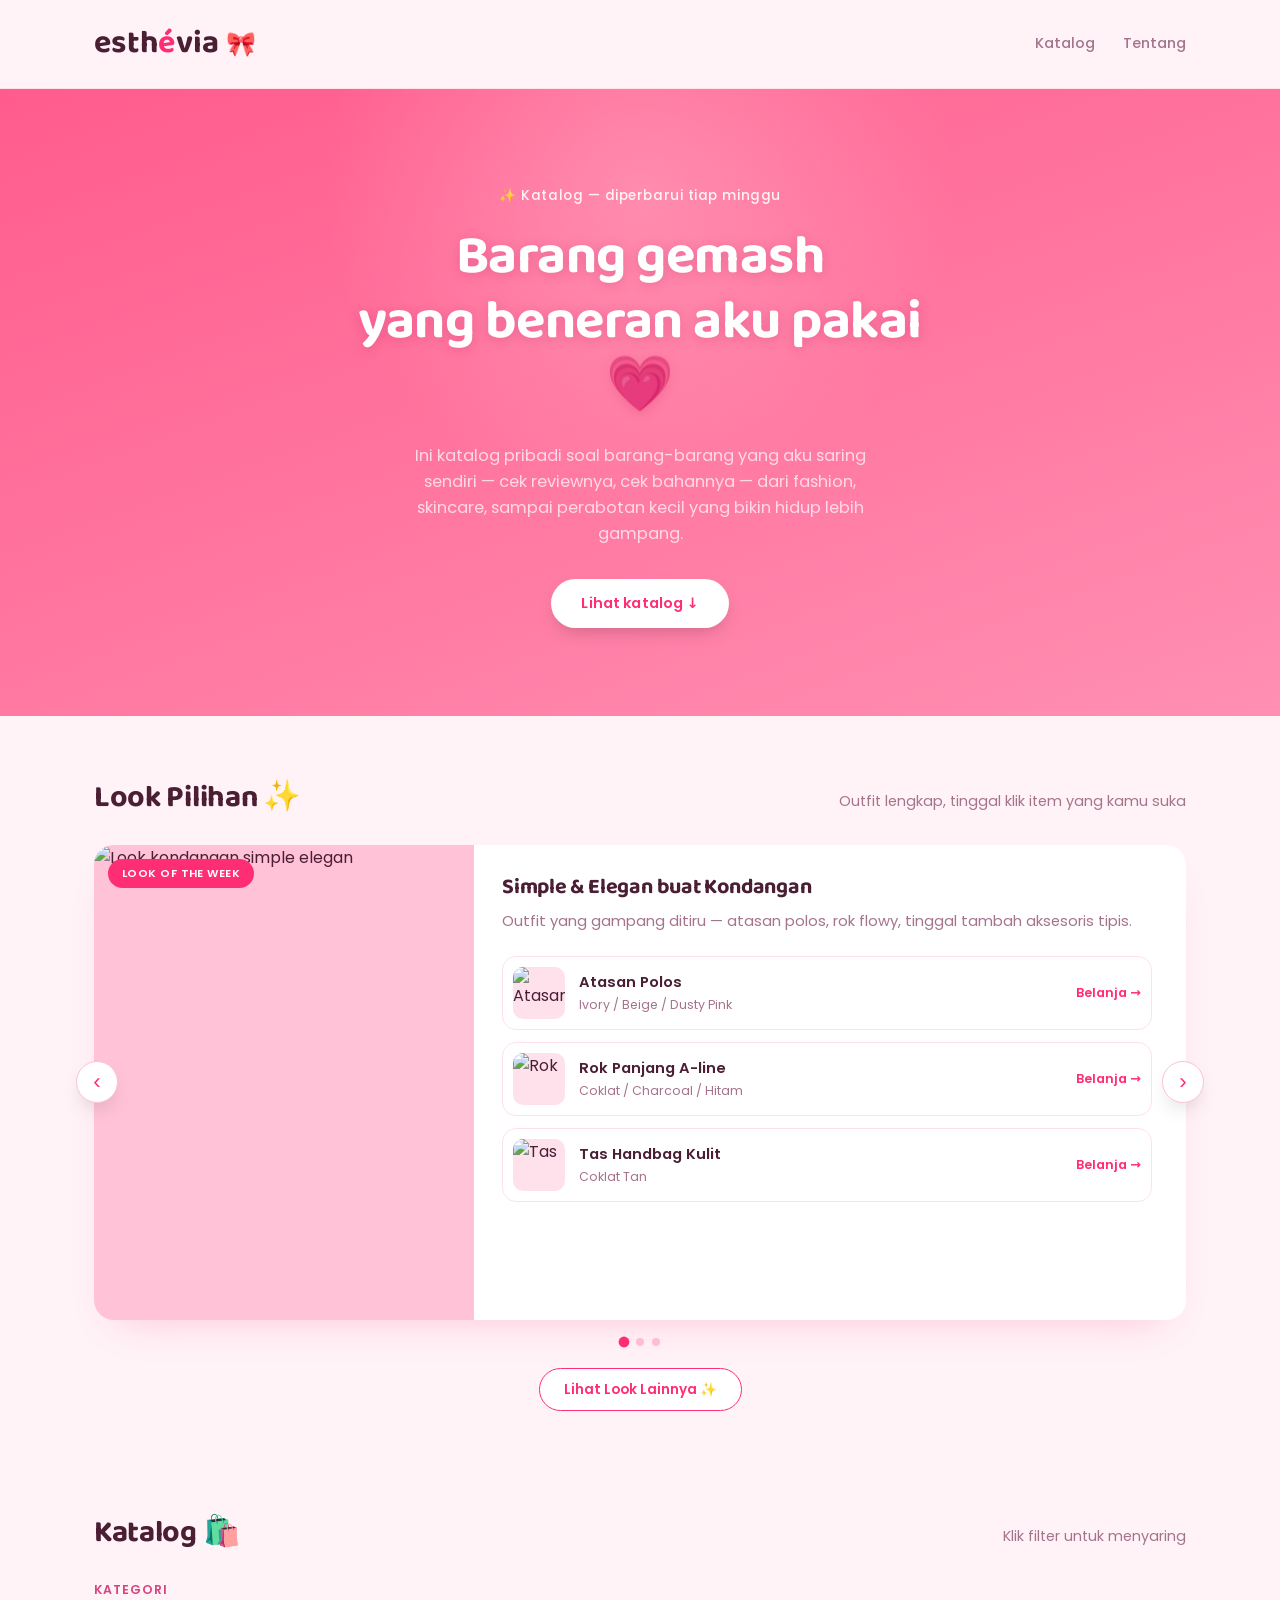
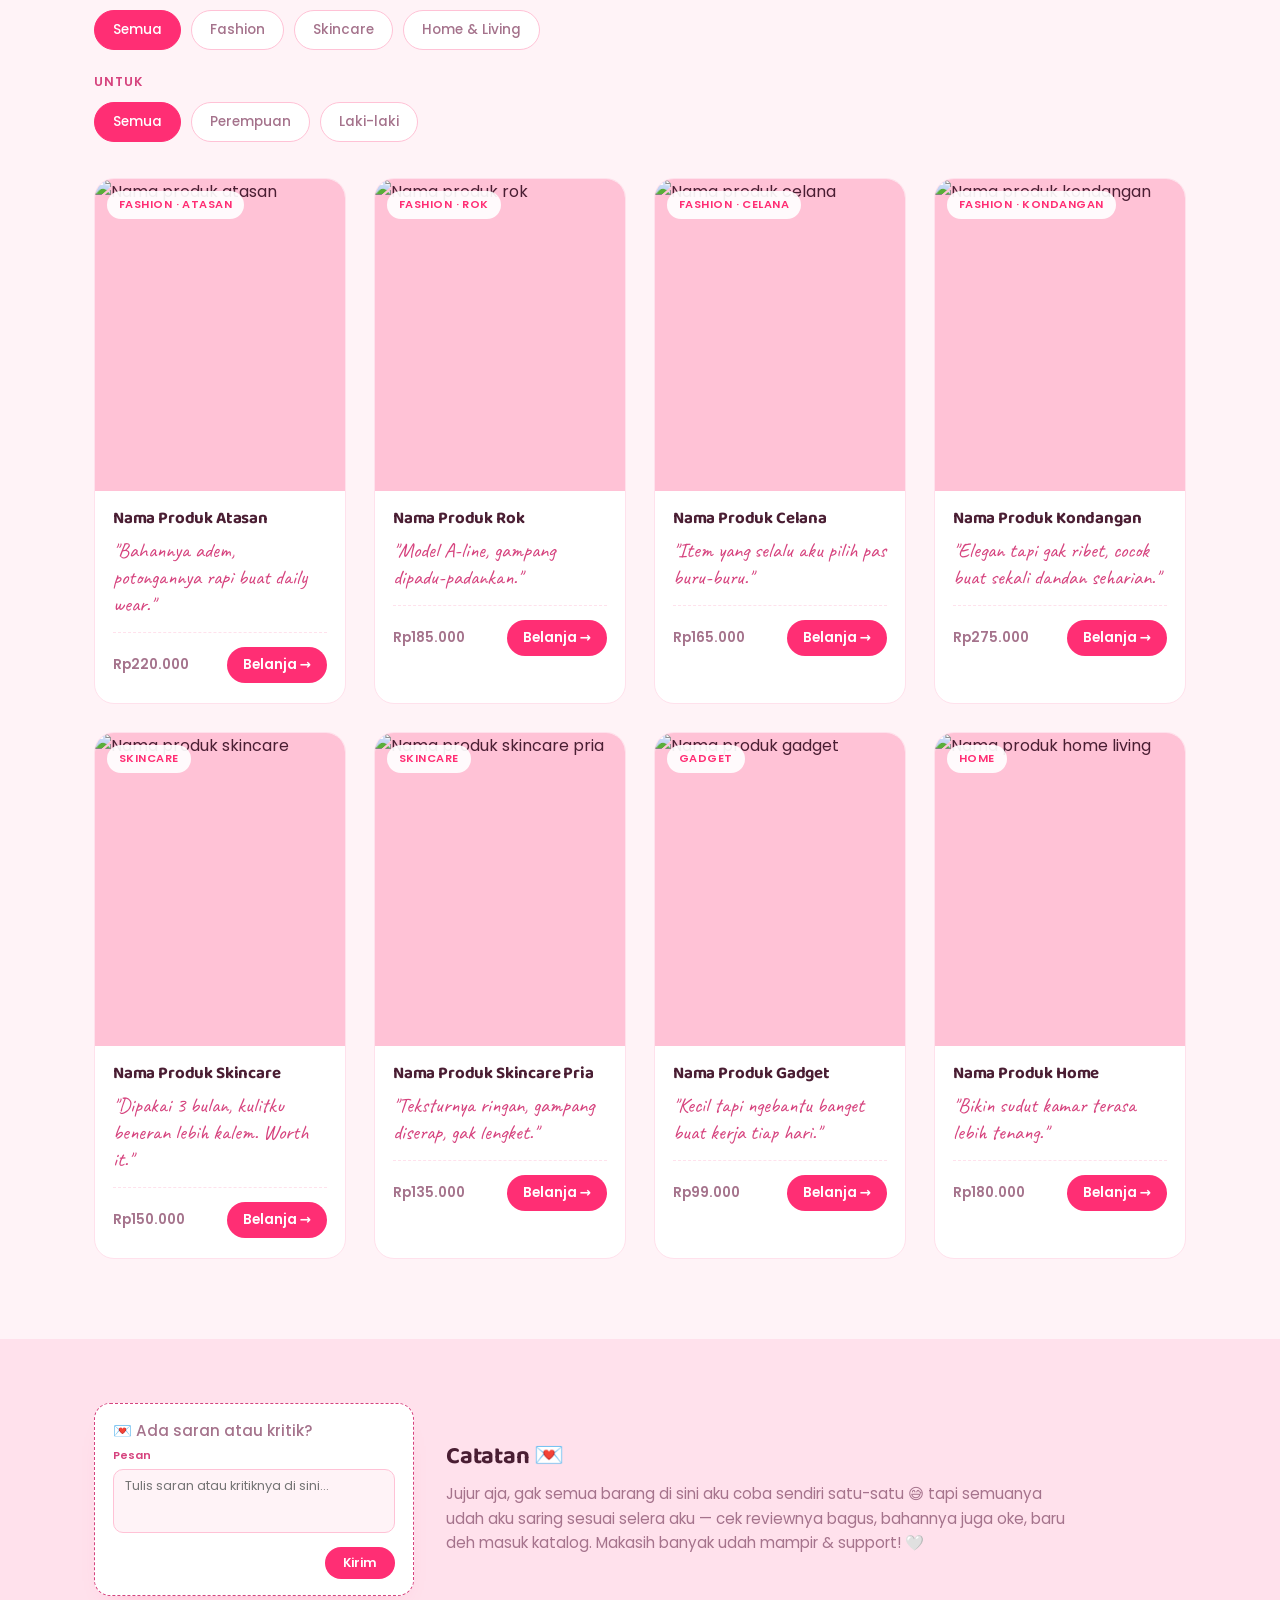
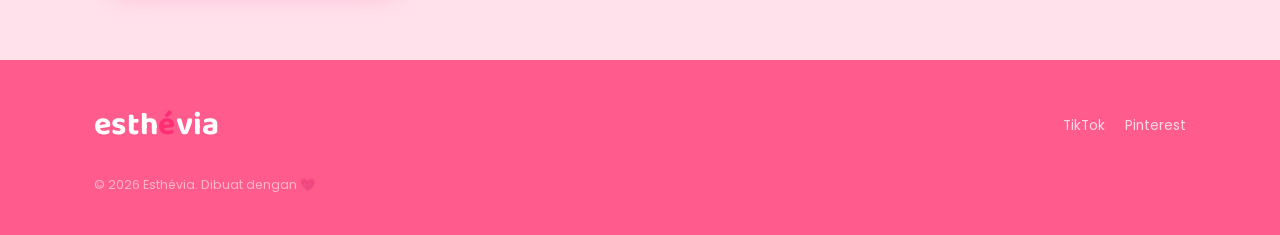
==== commit 5b4190bf: "Update print statement from 'Hello' to 'Goodbye'" ====
--- a/looks.html
+++ b/looks.html
@@ -194,7 +194,6 @@
           <button class="filter-pill is-active" data-filter-type="category" data-filter="all">Semua</button>
           <button class="filter-pill" data-filter-type="category" data-filter="fashion">Fashion</button>
           <button class="filter-pill" data-filter-type="category" data-filter="skincare">Skincare</button>
-          <button class="filter-pill" data-filter-type="category" data-filter="gadget">Gadget</button>
           <button class="filter-pill" data-filter-type="category" data-filter="home">Home &amp; Living</button>
         </div>
       </div>
@@ -207,7 +206,6 @@
           <button class="filter-pill sub-pill" data-filter-type="subcategory" data-filter="atasan">Atasan</button>
           <button class="filter-pill sub-pill" data-filter-type="subcategory" data-filter="rok">Rok</button>
           <button class="filter-pill sub-pill" data-filter-type="subcategory" data-filter="celana">Celana</button>
-          <button class="filter-pill sub-pill" data-filter-type="subcategory" data-filter="kondangan">Kondangan</button>
         </div>
       </div>
 
@@ -386,5 +384,6 @@
   </footer>
 
 <script src="script.js"></script>
+<!-- Cloudflare Web Analytics --><script type='module' src='https://static.cloudflareinsights.com/beacon.min.js' data-cf-beacon='{"token": "ed4d5a388bdc4dc89d49bb93538c6d8a"}'></script><!-- End Cloudflare Web Analytics -->
 </body>
-</html>+</html>
--- a/style.css
+++ b/style.css
@@ -1,8 +1,3 @@
-/* ============================================
-   ESTHÉVIA — Katalog Affiliate (tema pink gemash 🎀)
-   Token: warna, tipografi, layout
-   ============================================ */
-
 :root {
   /* Warna — pink gemash */
   --bg-deep:      #FF5C8D;   /* pink bubblegum pekat — dasar hero & footer */
@@ -365,7 +360,7 @@
 
 @media (max-width: 720px) {
   .look-card { grid-template-columns: 1fr; }
-  .look-photo { aspect-ratio: 16 / 11; }
+  .look-photo { aspect-ratio: 4 / 5; }
   .look-nav { display: none; }
   .look-items { max-height: 260px; }
 }
@@ -459,14 +454,93 @@
   overflow: hidden;
   background: var(--bg-panel);
 }
-.card-media img {
+
+/* strip foto yang bisa digeser ke samping — dipakai kalau produk punya beberapa warna/varian */
+.card-media-gallery {
+  display: flex;
+  width: 100%;
+  height: 100%;
+  overflow-x: auto;
+  scroll-snap-type: x mandatory;
+  scroll-behavior: smooth;
+  scrollbar-width: none;
+  -ms-overflow-style: none;
+}
+.card-media-gallery::-webkit-scrollbar { display: none; }
+
+.card-media-gallery a {
+  flex: 0 0 100%;
+  scroll-snap-align: start;
+  display: block;
+  width: 100%;
+  height: 100%;
+}
+
+.card-media-gallery img {
   width: 100%;
   height: 100%;
   object-fit: cover;
   display: block;
   transition: transform .4s var(--ease);
 }
-.card:hover .card-media img { transform: scale(1.05); }
+.card:hover .card-media-gallery img { transform: scale(1.05); }
+
+/* titik indikator warna/varian — otomatis dibuat lewat JS, cuma muncul kalau fotonya lebih dari 1 */
+.card-media-dots {
+  position: absolute;
+  bottom: 10px;
+  left: 0;
+  right: 0;
+  display: flex;
+  justify-content: center;
+  gap: 6px;
+  pointer-events: none;
+  z-index: 2;
+}
+.card-media-dot {
+  width: 6px;
+  height: 6px;
+  border-radius: 50%;
+  background: rgba(255, 255, 255, 0.6);
+  box-shadow: 0 0 0 1px rgba(0, 0, 0, 0.08);
+  transition: background .2s var(--ease), transform .2s var(--ease);
+}
+.card-media-dot.is-active {
+  background: var(--gold);
+  transform: scale(1.25);
+}
+
+/* tombol panah kiri/kanan buat geser antar foto warna — kecil, muncul pas hover di desktop */
+.card-media-nav {
+  position: absolute;
+  top: 50%;
+  transform: translateY(-50%);
+  width: 26px;
+  height: 26px;
+  border-radius: 50%;
+  background: rgba(255, 255, 255, 0.9);
+  color: var(--gold);
+  border: none;
+  font-size: 0.95rem;
+  line-height: 1;
+  display: flex;
+  align-items: center;
+  justify-content: center;
+  cursor: pointer;
+  box-shadow: 0 4px 10px -4px rgba(0, 0, 0, 0.3);
+  z-index: 3;
+  opacity: 0;
+  transition: opacity .2s var(--ease), background .2s var(--ease), color .2s var(--ease);
+}
+.card-media:hover .card-media-nav { opacity: 1; }
+.card-media-nav:hover { background: var(--gold); color: #fff; }
+.card-media-nav-prev { left: 8px; }
+.card-media-nav-next { right: 8px; }
+
+/* di HP gak ada hover, jadi tombolnya selalu kelihatan tapi lebih transparan dikit */
+@media (hover: none) {
+  .card-media-nav { opacity: 0.85; }
+}
 
 .card-tag {
   position: absolute;
@@ -637,6 +711,7 @@
 @media (max-width: 860px) {
   .about-grid { flex-direction: column; gap: 24px; }
   .envelope-card { flex: 0 0 auto; width: 100%; max-width: 320px; }
+  .about-inner { flex: 1 1 auto; justify-content: flex-start; max-width: 100%; }
 }
 
 /* ===== FOOTER ===== */
@@ -728,7 +803,7 @@
 
 @media (max-width: 720px) {
   .looks-grid .look-card { grid-template-columns: 1fr; }
-  .looks-grid .look-photo { aspect-ratio: 16 / 11; }
+  .looks-grid .look-photo { aspect-ratio: 4 / 5; }
 }
 
 /* ===== RESPONSIVE ===== */
@@ -737,4 +812,4 @@
   .hero { padding: 72px 0 64px; }
   .katalog { padding: 56px 0 24px; }
   .footer-inner { flex-direction: column; align-items: flex-start; }
-}+}
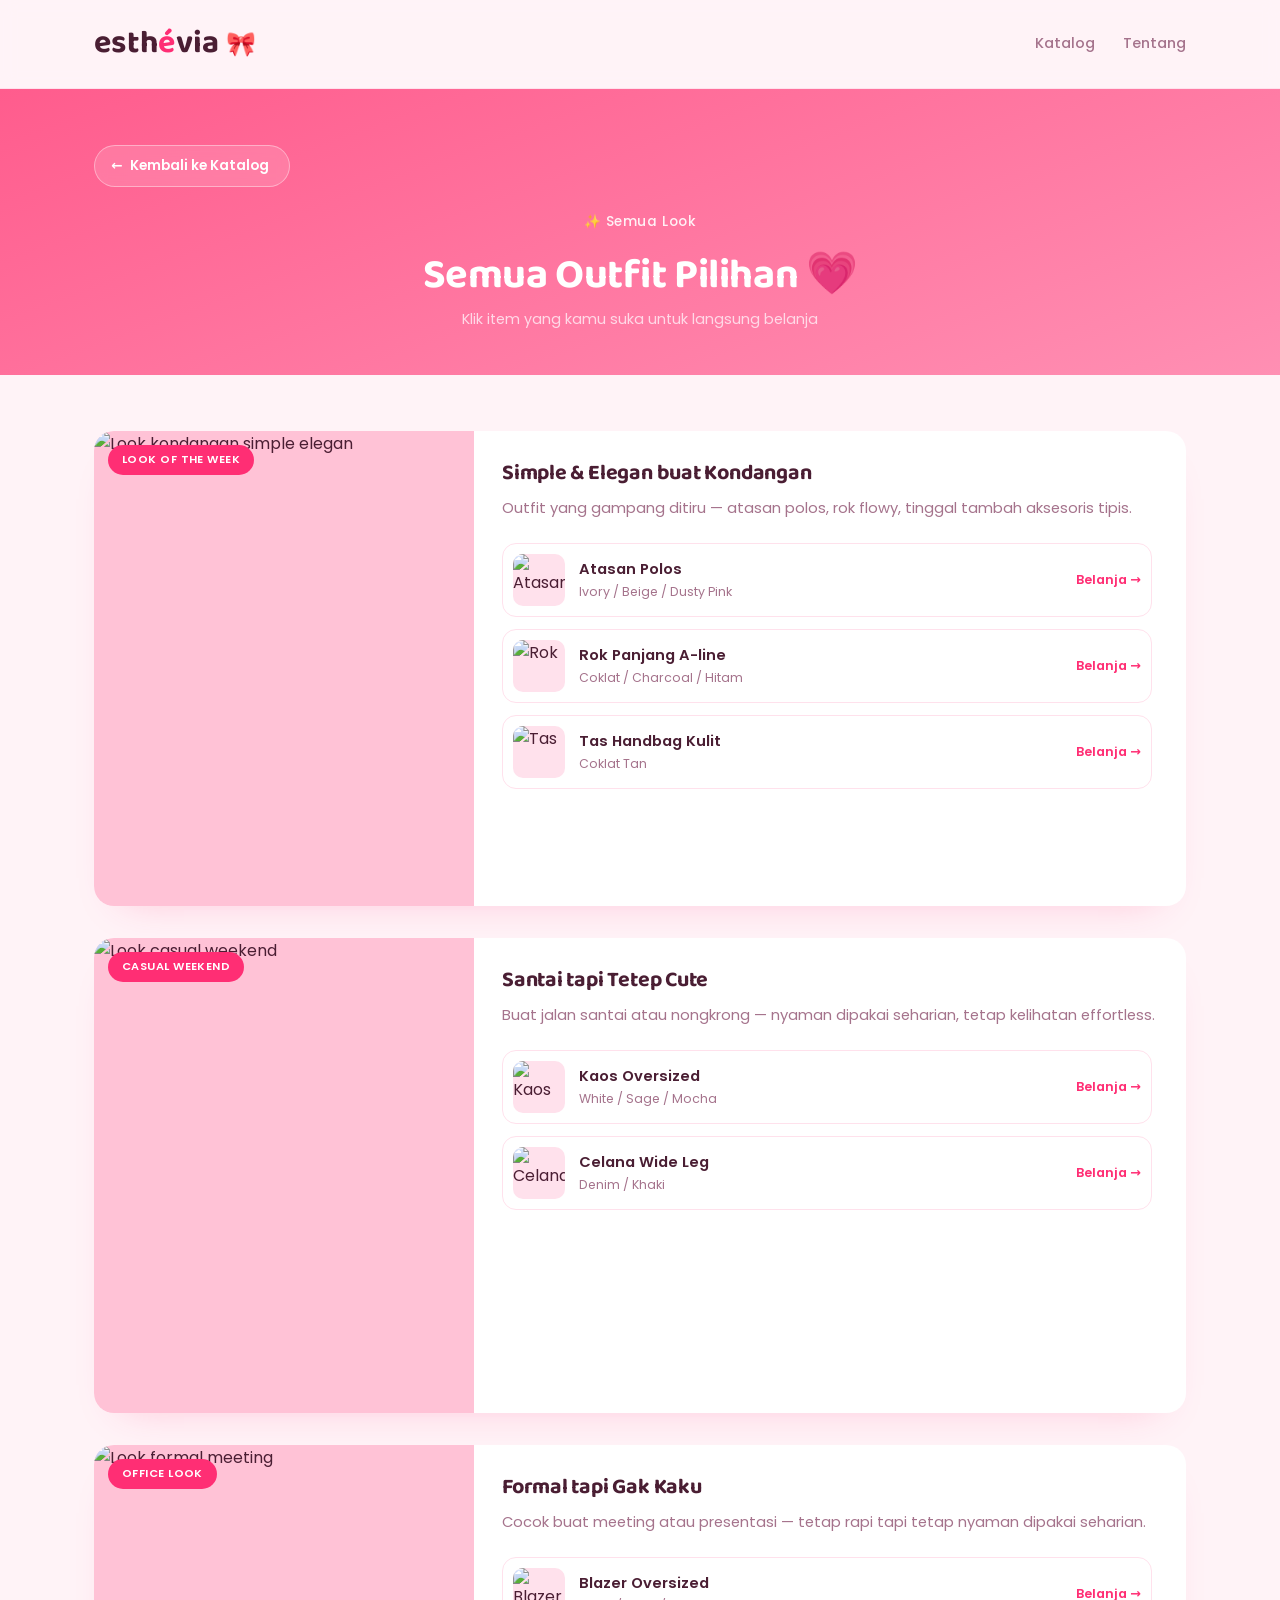
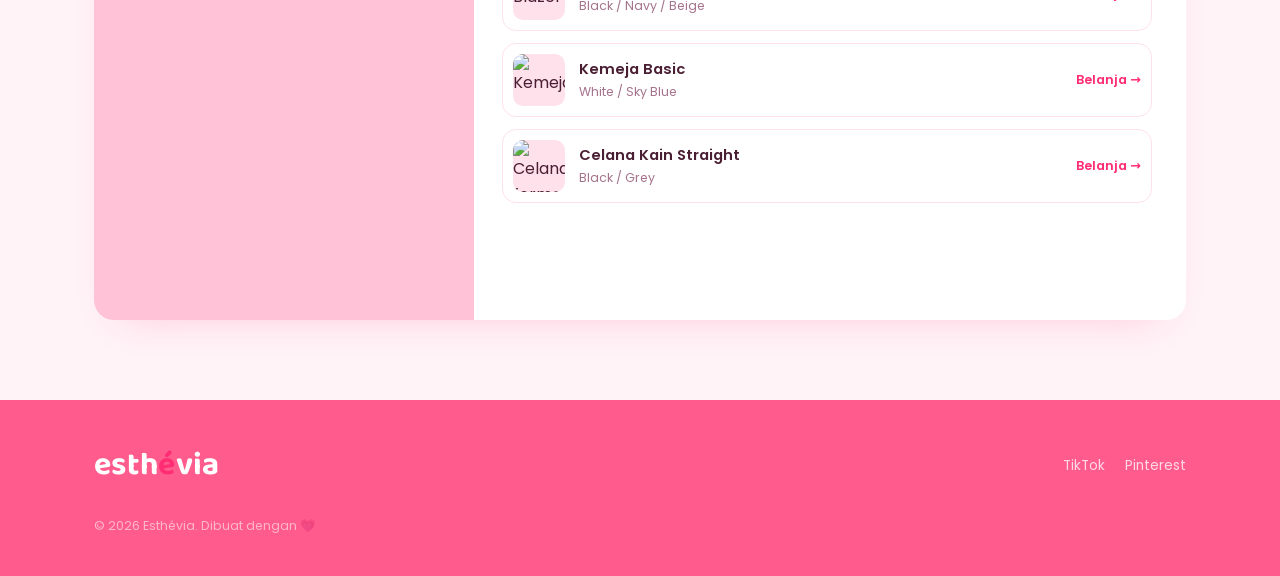
==== commit b0a96061: "Update looks.html" ====
--- a/looks.html
+++ b/looks.html
@@ -3,8 +3,8 @@
 <head>
 <meta charset="UTF-8">
 <meta name="viewport" content="width=device-width, initial-scale=1.0">
-<title>Esthévia — Katalog Rekomendasi</title>
-<meta name="description" content="Kurasi barang pilihan yang benar-benar aku pakai dan rekomendasikan.">
+<title>Esthévia — Semua Look</title>
+<meta name="description" content="Semua outfit pilihan dari Esthévia — lengkap, tinggal klik item yang kamu suka.">
 <link rel="preconnect" href="https://fonts.googleapis.com">
 <link rel="preconnect" href="https://fonts.gstatic.com" crossorigin>
 <link href="https://fonts.googleapis.com/css2?family=Baloo+2:wght@500;600;700&family=Poppins:wght@400;500;600&family=Caveat:wght@500;600&display=swap" rel="stylesheet">
@@ -15,366 +15,166 @@
   <!-- ===== HEADER ===== -->
   <header class="site-header">
     <div class="wrap header-inner">
-      <a href="#top" class="logo">esth<span>é</span>via <span class="logo-emoji">🎀</span></a>
+      <a href="index.html" class="logo">esth<span>é</span>via <span class="logo-emoji">🎀</span></a>
       <nav class="main-nav">
-        <a href="#katalog">Katalog</a>
-        <a href="#tentang">Tentang</a>
+        <a href="index.html#katalog">Katalog</a>
+        <a href="index.html#tentang">Tentang</a>
       </nav>
     </div>
   </header>
 
-  <!-- ===== HERO ===== -->
-  <section class="hero" id="top">
-    <div class="wrap hero-inner">
-      <p class="hero-eyebrow">✨ Katalog — diperbarui tiap minggu</p>
-      <h1 class="hero-title">Barang gemash<br>yang beneran aku pakai 💗</h1>
-      <p class="hero-sub">Ini katalog pribadi soal barang-barang yang aku saring sendiri — cek reviewnya, cek bahannya — dari fashion, skincare, sampai perabotan kecil yang bikin hidup lebih gampang.</p>
-      <a href="#katalog" class="hero-cta">Lihat katalog ↓</a>
+  <!-- ===== PAGE HERO ===== -->
+  <section class="page-hero">
+    <div class="wrap">
+      <div class="page-hero-top">
+        <a href="index.html" class="back-link">
+          <span class="back-link-icon">←</span> Kembali ke Katalog
+        </a>
+      </div>
+      <p class="hero-eyebrow">✨ Semua Look</p>
+      <h1>Semua Outfit Pilihan 💗</h1>
+      <p class="section-note">Klik item yang kamu suka untuk langsung belanja</p>
     </div>
   </section>
 
-  <!-- ===== LOOK OF THE WEEK ===== -->
-  <section class="look" id="look">
+  <!-- ===== SEMUA LOOK ===== -->
+  <section class="looks-page">
     <div class="wrap">
-      <div class="section-head">
-        <h2>Look Pilihan ✨</h2>
-        <p class="section-note">Outfit lengkap, tinggal klik item yang kamu suka</p>
-      </div>
 
-      <div class="look-carousel-wrap">
-        <button class="look-nav look-nav-prev" id="lookPrev" aria-label="Look sebelumnya" type="button">‹</button>
+      <!-- 1 blok <article class="look-card"> = 1 outfit. Copy blok ini kalau mau nambah look baru -->
+      <div class="looks-grid" id="looksGrid">
 
-        <!-- 1 blok <article class="look-card"> = 1 outfit. Copy blok ini kalau mau nambah look baru -->
-        <div class="look-grid" id="lookGrid">
-
-          <article class="look-card">
-            <a class="look-photo" href="https://link-affiliate-kamu.com/produk-atasan" target="_blank" rel="noopener sponsored">
-              <img src="https://placehold.co/560x700/FFC2D6/4A1E33?text=Foto+Outfit" alt="Look kondangan simple elegan">
-              <span class="look-photo-tag">Look of the week</span>
-            </a>
-            <div class="look-detail">
-              <h3 class="look-title">Simple &amp; Elegan buat Kondangan</h3>
-              <p class="look-desc">Outfit yang gampang ditiru — atasan polos, rok flowy, tinggal tambah aksesoris tipis.</p>
-              <ul class="look-items">
-                <li class="look-item">
-                  <a class="look-item-link" href="https://link-affiliate-kamu.com/produk-atasan" target="_blank" rel="noopener sponsored">
-                    <img class="look-item-thumb" src="https://placehold.co/120x120/FFE1EC/4A1E33?text=%F0%9F%91%9A" alt="Atasan">
-                    <span class="look-item-info">
-                      <span class="look-item-name">Atasan Polos</span>
-                      <span class="look-item-sub">Ivory / Beige / Dusty Pink</span>
-                    </span>
-                    <span class="look-item-cta">Belanja →</span>
-                  </a>
-                </li>
-                <li class="look-item">
-                  <a class="look-item-link" href="https://link-affiliate-kamu.com/produk-rok" target="_blank" rel="noopener sponsored">
-                    <img class="look-item-thumb" src="https://placehold.co/120x120/FFE1EC/4A1E33?text=%F0%9F%91%97" alt="Rok">
-                    <span class="look-item-info">
-                      <span class="look-item-name">Rok Panjang A-line</span>
-                      <span class="look-item-sub">Coklat / Charcoal / Hitam</span>
-                    </span>
-                    <span class="look-item-cta">Belanja →</span>
-                  </a>
-                </li>
-                <li class="look-item">
-                  <a class="look-item-link" href="https://link-affiliate-kamu.com/produk-tas" target="_blank" rel="noopener sponsored">
-                    <img class="look-item-thumb" src="https://placehold.co/120x120/FFE1EC/4A1E33?text=%F0%9F%91%9C" alt="Tas">
-                    <span class="look-item-info">
-                      <span class="look-item-name">Tas Handbag Kulit</span>
-                      <span class="look-item-sub">Coklat Tan</span>
-                    </span>
-                    <span class="look-item-cta">Belanja →</span>
-                  </a>
-                </li>
-              </ul>
-            </div>
-          </article>
-
-          <article class="look-card">
-            <a class="look-photo" href="https://link-affiliate-kamu.com/produk-kaos" target="_blank" rel="noopener sponsored">
-              <img src="https://placehold.co/560x700/FFC2D6/4A1E33?text=Foto+Outfit" alt="Look casual weekend">
-              <span class="look-photo-tag">Casual weekend</span>
-            </a>
-            <div class="look-detail">
-              <h3 class="look-title">Santai tapi Tetep Cute</h3>
-              <p class="look-desc">Buat jalan santai atau nongkrong — nyaman dipakai seharian, tetap kelihatan effortless.</p>
-              <ul class="look-items">
-                <li class="look-item">
-                  <a class="look-item-link" href="https://link-affiliate-kamu.com/produk-kaos" target="_blank" rel="noopener sponsored">
-                    <img class="look-item-thumb" src="https://placehold.co/120x120/FFE1EC/4A1E33?text=%F0%9F%91%95" alt="Kaos">
-                    <span class="look-item-info">
-                      <span class="look-item-name">Kaos Oversized</span>
-                      <span class="look-item-sub">White / Sage / Mocha</span>
-                    </span>
-                    <span class="look-item-cta">Belanja →</span>
-                  </a>
-                </li>
-                <li class="look-item">
-                  <a class="look-item-link" href="https://link-affiliate-kamu.com/produk-celana-look" target="_blank" rel="noopener sponsored">
-                    <img class="look-item-thumb" src="https://placehold.co/120x120/FFE1EC/4A1E33?text=%F0%9F%91%96" alt="Celana">
-                    <span class="look-item-info">
-                      <span class="look-item-name">Celana Wide Leg</span>
-                      <span class="look-item-sub">Denim / Khaki</span>
-                    </span>
-                    <span class="look-item-cta">Belanja →</span>
-                  </a>
-                </li>
-              </ul>
-            </div>
-          </article>
-
-          <article class="look-card">
-            <a class="look-photo" href="https://link-affiliate-kamu.com/produk-blazer" target="_blank" rel="noopener sponsored">
-              <img src="https://placehold.co/560x700/FFC2D6/4A1E33?text=Foto+Outfit" alt="Look formal meeting">
-              <span class="look-photo-tag">Office look</span>
-            </a>
-            <div class="look-detail">
-              <h3 class="look-title">Formal tapi Gak Kaku</h3>
-              <p class="look-desc">Cocok buat meeting atau presentasi — tetap rapi tapi tetap nyaman dipakai seharian.</p>
-              <ul class="look-items">
-                <li class="look-item">
-                  <a class="look-item-link" href="https://link-affiliate-kamu.com/produk-blazer" target="_blank" rel="noopener sponsored">
-                    <img class="look-item-thumb" src="https://placehold.co/120x120/FFE1EC/4A1E33?text=%F0%9F%A7%A5" alt="Blazer">
-                    <span class="look-item-info">
-                      <span class="look-item-name">Blazer Oversized</span>
-                      <span class="look-item-sub">Black / Navy / Beige</span>
-                    </span>
-                    <span class="look-item-cta">Belanja →</span>
-                  </a>
-                </li>
-                <li class="look-item">
-                  <a class="look-item-link" href="https://link-affiliate-kamu.com/produk-kemeja" target="_blank" rel="noopener sponsored">
-                    <img class="look-item-thumb" src="https://placehold.co/120x120/FFE1EC/4A1E33?text=%F0%9F%91%94" alt="Kemeja">
-                    <span class="look-item-info">
-                      <span class="look-item-name">Kemeja Basic</span>
-                      <span class="look-item-sub">White / Sky Blue</span>
-                    </span>
-                    <span class="look-item-cta">Belanja →</span>
-                  </a>
-                </li>
-                <li class="look-item">
-                  <a class="look-item-link" href="https://link-affiliate-kamu.com/produk-celana-formal" target="_blank" rel="noopener sponsored">
-                    <img class="look-item-thumb" src="https://placehold.co/120x120/FFE1EC/4A1E33?text=%F0%9F%91%96" alt="Celana formal">
-                    <span class="look-item-info">
-                      <span class="look-item-name">Celana Kain Straight</span>
-                      <span class="look-item-sub">Black / Grey</span>
-                    </span>
-                    <span class="look-item-cta">Belanja →</span>
-                  </a>
-                </li>
-              </ul>
-            </div>
-          </article>
-
-        </div>
-
-        <button class="look-nav look-nav-next" id="lookNext" aria-label="Look berikutnya" type="button">›</button>
-      </div>
-
-      <div class="look-dots" id="lookDots"></div>
-
-      <div class="look-more-wrap">
-        <a class="look-load-more" href="looks.html">Lihat Look Lainnya ✨</a>
-      </div>
-    </div>
-  </section>
-
-
-
-  <section class="katalog" id="katalog">
-    <div class="wrap">
-      <div class="section-head">
-        <h2>Katalog 🛍️</h2>
-        <p class="section-note">Klik filter untuk menyaring</p>
-      </div>
-
-      <div class="filter-group">
-        <p class="filter-label">Kategori</p>
-        <div class="filter-bar" role="tablist" aria-label="Saring kategori">
-          <button class="filter-pill is-active" data-filter-type="category" data-filter="all">Semua</button>
-          <button class="filter-pill" data-filter-type="category" data-filter="fashion">Fashion</button>
-          <button class="filter-pill" data-filter-type="category" data-filter="skincare">Skincare</button>
-          <button class="filter-pill" data-filter-type="category" data-filter="home">Home &amp; Living</button>
-        </div>
-      </div>
-
-      <!-- Sub-filter Fashion — otomatis muncul cuma pas kategori "Fashion" dipilih -->
-      <div class="filter-group sub-filter-group" id="fashionSubfilter" hidden>
-        <p class="filter-label">Jenis Fashion</p>
-        <div class="filter-bar" role="tablist" aria-label="Saring jenis fashion">
-          <button class="filter-pill sub-pill is-active" data-filter-type="subcategory" data-filter="all">Semua</button>
-          <button class="filter-pill sub-pill" data-filter-type="subcategory" data-filter="atasan">Atasan</button>
-          <button class="filter-pill sub-pill" data-filter-type="subcategory" data-filter="rok">Rok</button>
-          <button class="filter-pill sub-pill" data-filter-type="subcategory" data-filter="celana">Celana</button>
-        </div>
-      </div>
-
-      <div class="filter-group">
-        <p class="filter-label">Untuk</p>
-        <div class="filter-bar" role="tablist" aria-label="Saring gender">
-          <button class="filter-pill is-active" data-filter-type="gender" data-filter="all">Semua</button>
-          <button class="filter-pill" data-filter-type="gender" data-filter="perempuan">Perempuan</button>
-          <button class="filter-pill" data-filter-type="gender" data-filter="laki-laki">Laki-laki</button>
-        </div>
-      </div>
-
-      <!-- ===== GRID PRODUK ===== -->
-      <div class="grid" id="productGrid">
-
-        <!-- ganti data-category, data-subcategory, data-gender, gambar, judul, catatan, harga, dan href sesuai produkmu -->
-        <!-- data-subcategory cuma dipakai kalau data-category="fashion": isi atasan / rok / celana / kondangan -->
-
-        <article class="card" data-category="fashion" data-subcategory="atasan" data-gender="perempuan">
-          <a class="card-media" href="https://link-affiliate-kamu.com/produk-atasan" target="_blank" rel="noopener sponsored">
-            <img src="https://placehold.co/600x750/FFC2D6/4A1E33?text=Foto+Produk" alt="Nama produk atasan" loading="lazy">
-            <span class="card-tag">Fashion · Atasan</span>
+        <article class="look-card">
+          <a class="look-photo" href="https://link-affiliate-kamu.com/produk-atasan" target="_blank" rel="noopener sponsored">
+            <img src="https://placehold.co/560x700/FFC2D6/4A1E33?text=Foto+Outfit" alt="Look kondangan simple elegan">
+            <span class="look-photo-tag">Look of the week</span>
           </a>
-          <div class="card-body">
-            <h3 class="card-title">Nama Produk Atasan</h3>
-            <p class="card-note">"Bahannya adem, potongannya rapi buat daily wear."</p>
-            <div class="card-foot">
-              <span class="card-price">Rp220.000</span>
-              <a class="card-cta" href="https://link-affiliate-kamu.com/produk-atasan" target="_blank" rel="noopener sponsored">Belanja →</a>
-            </div>
+          <div class="look-detail">
+            <h3 class="look-title">Simple &amp; Elegan buat Kondangan</h3>
+            <p class="look-desc">Outfit yang gampang ditiru — atasan polos, rok flowy, tinggal tambah aksesoris tipis.</p>
+            <ul class="look-items">
+              <li class="look-item">
+                <a class="look-item-link" href="https://link-affiliate-kamu.com/produk-atasan" target="_blank" rel="noopener sponsored">
+                  <img class="look-item-thumb" src="https://placehold.co/120x120/FFE1EC/4A1E33?text=%F0%9F%91%9A" alt="Atasan">
+                  <span class="look-item-info">
+                    <span class="look-item-name">Atasan Polos</span>
+                    <span class="look-item-sub">Ivory / Beige / Dusty Pink</span>
+                  </span>
+                  <span class="look-item-cta">Belanja →</span>
+                </a>
+              </li>
+              <li class="look-item">
+                <a class="look-item-link" href="https://link-affiliate-kamu.com/produk-rok" target="_blank" rel="noopener sponsored">
+                  <img class="look-item-thumb" src="https://placehold.co/120x120/FFE1EC/4A1E33?text=%F0%9F%91%97" alt="Rok">
+                  <span class="look-item-info">
+                    <span class="look-item-name">Rok Panjang A-line</span>
+                    <span class="look-item-sub">Coklat / Charcoal / Hitam</span>
+                  </span>
+                  <span class="look-item-cta">Belanja →</span>
+                </a>
+              </li>
+              <li class="look-item">
+                <a class="look-item-link" href="https://link-affiliate-kamu.com/produk-tas" target="_blank" rel="noopener sponsored">
+                  <img class="look-item-thumb" src="https://placehold.co/120x120/FFE1EC/4A1E33?text=%F0%9F%91%9C" alt="Tas">
+                  <span class="look-item-info">
+                    <span class="look-item-name">Tas Handbag Kulit</span>
+                    <span class="look-item-sub">Coklat Tan</span>
+                  </span>
+                  <span class="look-item-cta">Belanja →</span>
+                </a>
+              </li>
+            </ul>
           </div>
         </article>
 
-        <article class="card" data-category="fashion" data-subcategory="rok" data-gender="perempuan">
-          <a class="card-media" href="https://link-affiliate-kamu.com/produk-rok" target="_blank" rel="noopener sponsored">
-            <img src="https://placehold.co/600x750/FFC2D6/4A1E33?text=Foto+Produk" alt="Nama produk rok" loading="lazy">
-            <span class="card-tag">Fashion · Rok</span>
+        <article class="look-card">
+          <a class="look-photo" href="https://link-affiliate-kamu.com/produk-kaos" target="_blank" rel="noopener sponsored">
+            <img src="https://placehold.co/560x700/FFC2D6/4A1E33?text=Foto+Outfit" alt="Look casual weekend">
+            <span class="look-photo-tag">Casual weekend</span>
           </a>
-          <div class="card-body">
-            <h3 class="card-title">Nama Produk Rok</h3>
-            <p class="card-note">"Model A-line, gampang dipadu-padankan."</p>
-            <div class="card-foot">
-              <span class="card-price">Rp185.000</span>
-              <a class="card-cta" href="https://link-affiliate-kamu.com/produk-rok" target="_blank" rel="noopener sponsored">Belanja →</a>
-            </div>
+          <div class="look-detail">
+            <h3 class="look-title">Santai tapi Tetep Cute</h3>
+            <p class="look-desc">Buat jalan santai atau nongkrong — nyaman dipakai seharian, tetap kelihatan effortless.</p>
+            <ul class="look-items">
+              <li class="look-item">
+                <a class="look-item-link" href="https://link-affiliate-kamu.com/produk-kaos" target="_blank" rel="noopener sponsored">
+                  <img class="look-item-thumb" src="https://placehold.co/120x120/FFE1EC/4A1E33?text=%F0%9F%91%95" alt="Kaos">
+                  <span class="look-item-info">
+                    <span class="look-item-name">Kaos Oversized</span>
+                    <span class="look-item-sub">White / Sage / Mocha</span>
+                  </span>
+                  <span class="look-item-cta">Belanja →</span>
+                </a>
+              </li>
+              <li class="look-item">
+                <a class="look-item-link" href="https://link-affiliate-kamu.com/produk-celana-look" target="_blank" rel="noopener sponsored">
+                  <img class="look-item-thumb" src="https://placehold.co/120x120/FFE1EC/4A1E33?text=%F0%9F%91%96" alt="Celana">
+                  <span class="look-item-info">
+                    <span class="look-item-name">Celana Wide Leg</span>
+                    <span class="look-item-sub">Denim / Khaki</span>
+                  </span>
+                  <span class="look-item-cta">Belanja →</span>
+                </a>
+              </li>
+            </ul>
           </div>
         </article>
 
-        <article class="card" data-category="fashion" data-subcategory="celana" data-gender="laki-laki">
-          <a class="card-media" href="https://link-affiliate-kamu.com/produk-celana" target="_blank" rel="noopener sponsored">
-            <img src="https://placehold.co/600x750/FFC2D6/4A1E33?text=Foto+Produk" alt="Nama produk celana" loading="lazy">
-            <span class="card-tag">Fashion · Celana</span>
+        <article class="look-card">
+          <a class="look-photo" href="https://link-affiliate-kamu.com/produk-blazer" target="_blank" rel="noopener sponsored">
+            <img src="https://placehold.co/560x700/FFC2D6/4A1E33?text=Foto+Outfit" alt="Look formal meeting">
+            <span class="look-photo-tag">Office look</span>
           </a>
-          <div class="card-body">
-            <h3 class="card-title">Nama Produk Celana</h3>
-            <p class="card-note">"Item yang selalu aku pilih pas buru-buru."</p>
-            <div class="card-foot">
-              <span class="card-price">Rp165.000</span>
-              <a class="card-cta" href="https://link-affiliate-kamu.com/produk-celana" target="_blank" rel="noopener sponsored">Belanja →</a>
-            </div>
+          <div class="look-detail">
+            <h3 class="look-title">Formal tapi Gak Kaku</h3>
+            <p class="look-desc">Cocok buat meeting atau presentasi — tetap rapi tapi tetap nyaman dipakai seharian.</p>
+            <ul class="look-items">
+              <li class="look-item">
+                <a class="look-item-link" href="https://link-affiliate-kamu.com/produk-blazer" target="_blank" rel="noopener sponsored">
+                  <img class="look-item-thumb" src="https://placehold.co/120x120/FFE1EC/4A1E33?text=%F0%9F%A7%A5" alt="Blazer">
+                  <span class="look-item-info">
+                    <span class="look-item-name">Blazer Oversized</span>
+                    <span class="look-item-sub">Black / Navy / Beige</span>
+                  </span>
+                  <span class="look-item-cta">Belanja →</span>
+                </a>
+              </li>
+              <li class="look-item">
+                <a class="look-item-link" href="https://link-affiliate-kamu.com/produk-kemeja" target="_blank" rel="noopener sponsored">
+                  <img class="look-item-thumb" src="https://placehold.co/120x120/FFE1EC/4A1E33?text=%F0%9F%91%94" alt="Kemeja">
+                  <span class="look-item-info">
+                    <span class="look-item-name">Kemeja Basic</span>
+                    <span class="look-item-sub">White / Sky Blue</span>
+                  </span>
+                  <span class="look-item-cta">Belanja →</span>
+                </a>
+              </li>
+              <li class="look-item">
+                <a class="look-item-link" href="https://link-affiliate-kamu.com/produk-celana-formal" target="_blank" rel="noopener sponsored">
+                  <img class="look-item-thumb" src="https://placehold.co/120x120/FFE1EC/4A1E33?text=%F0%9F%91%96" alt="Celana formal">
+                  <span class="look-item-info">
+                    <span class="look-item-name">Celana Kain Straight</span>
+                    <span class="look-item-sub">Black / Grey</span>
+                  </span>
+                  <span class="look-item-cta">Belanja →</span>
+                </a>
+              </li>
+            </ul>
           </div>
         </article>
 
-        <article class="card" data-category="fashion" data-subcategory="kondangan" data-gender="perempuan">
-          <a class="card-media" href="https://link-affiliate-kamu.com/produk-kondangan" target="_blank" rel="noopener sponsored">
-            <img src="https://placehold.co/600x750/FFC2D6/4A1E33?text=Foto+Produk" alt="Nama produk kondangan" loading="lazy">
-            <span class="card-tag">Fashion · Kondangan</span>
-          </a>
-          <div class="card-body">
-            <h3 class="card-title">Nama Produk Kondangan</h3>
-            <p class="card-note">"Elegan tapi gak ribet, cocok buat sekali dandan seharian."</p>
-            <div class="card-foot">
-              <span class="card-price">Rp275.000</span>
-              <a class="card-cta" href="https://link-affiliate-kamu.com/produk-kondangan" target="_blank" rel="noopener sponsored">Belanja →</a>
-            </div>
-          </div>
-        </article>
-
-        <article class="card" data-category="skincare" data-gender="perempuan">
-          <a class="card-media" href="https://link-affiliate-kamu.com/produk-1" target="_blank" rel="noopener sponsored">
-            <img src="https://placehold.co/600x750/FFC2D6/4A1E33?text=Foto+Produk" alt="Nama produk skincare" loading="lazy">
-            <span class="card-tag">Skincare</span>
-          </a>
-          <div class="card-body">
-            <h3 class="card-title">Nama Produk Skincare</h3>
-            <p class="card-note">"Dipakai 3 bulan, kulitku beneran lebih kalem. Worth it."</p>
-            <div class="card-foot">
-              <span class="card-price">Rp150.000</span>
-              <a class="card-cta" href="https://link-affiliate-kamu.com/produk-1" target="_blank" rel="noopener sponsored">Belanja →</a>
-            </div>
-          </div>
-        </article>
-
-        <article class="card" data-category="skincare" data-gender="laki-laki">
-          <a class="card-media" href="https://link-affiliate-kamu.com/produk-5" target="_blank" rel="noopener sponsored">
-            <img src="https://placehold.co/600x750/FFC2D6/4A1E33?text=Foto+Produk" alt="Nama produk skincare pria" loading="lazy">
-            <span class="card-tag">Skincare</span>
-          </a>
-          <div class="card-body">
-            <h3 class="card-title">Nama Produk Skincare Pria</h3>
-            <p class="card-note">"Teksturnya ringan, gampang diserap, gak lengket."</p>
-            <div class="card-foot">
-              <span class="card-price">Rp135.000</span>
-              <a class="card-cta" href="https://link-affiliate-kamu.com/produk-5" target="_blank" rel="noopener sponsored">Belanja →</a>
-            </div>
-          </div>
-        </article>
-
-        <article class="card" data-category="gadget" data-gender="perempuan">
-          <a class="card-media" href="https://link-affiliate-kamu.com/produk-3" target="_blank" rel="noopener sponsored">
-            <img src="https://placehold.co/600x750/FFC2D6/4A1E33?text=Foto+Produk" alt="Nama produk gadget" loading="lazy">
-            <span class="card-tag">Gadget</span>
-          </a>
-          <div class="card-body">
-            <h3 class="card-title">Nama Produk Gadget</h3>
-            <p class="card-note">"Kecil tapi ngebantu banget buat kerja tiap hari."</p>
-            <div class="card-foot">
-              <span class="card-price">Rp99.000</span>
-              <a class="card-cta" href="https://link-affiliate-kamu.com/produk-3" target="_blank" rel="noopener sponsored">Belanja →</a>
-            </div>
-          </div>
-        </article>
-
-        <article class="card" data-category="home" data-gender="perempuan">
-          <a class="card-media" href="https://link-affiliate-kamu.com/produk-4" target="_blank" rel="noopener sponsored">
-            <img src="https://placehold.co/600x750/FFC2D6/4A1E33?text=Foto+Produk" alt="Nama produk home living" loading="lazy">
-            <span class="card-tag">Home</span>
-          </a>
-          <div class="card-body">
-            <h3 class="card-title">Nama Produk Home</h3>
-            <p class="card-note">"Bikin sudut kamar terasa lebih tenang."</p>
-            <div class="card-foot">
-              <span class="card-price">Rp180.000</span>
-              <a class="card-cta" href="https://link-affiliate-kamu.com/produk-4" target="_blank" rel="noopener sponsored">Belanja →</a>
-            </div>
-          </div>
-        </article>
+        <!-- Mau nambah look baru? Copy 1 blok <article class="look-card">...</article> di atas,
+             taruh di sini, terus ganti foto, judul, deskripsi, dan item-itemnya -->
 
       </div>
 
-      <p class="empty-state" id="emptyState" hidden>Belum ada produk yang cocok — coba ganti filternya ya 🎀</p>
-    </div>
-  </section>
-
-  <!-- ===== TENTANG ===== -->
-  <section class="about" id="tentang">
-    <div class="wrap about-grid">
-      <div class="envelope-card">
-        <p class="envelope-caption"><span class="envelope-icon">💌</span> Ada saran atau kritik?</p>
-        <form class="envelope-form" id="envelopeForm">
-          <label class="envelope-label" for="envelopeMessage">Pesan</label>
-          <textarea id="envelopeMessage" class="envelope-textarea" placeholder="Tulis saran atau kritiknya di sini..." maxlength="1000" required></textarea>
-
-          <button type="submit" class="envelope-submit" id="envelopeSubmit">Kirim</button>
-          <p class="envelope-hint" id="envelopeHint" hidden></p>
-        </form>
-      </div>
-
-      <div class="about-inner">
-        <h2>Catatan 💌</h2>
-        <p>Jujur aja, gak semua barang di sini aku coba sendiri satu-satu 😅 tapi semuanya udah aku saring sesuai selera aku — cek reviewnya bagus, bahannya juga oke, baru deh masuk katalog. Makasih banyak udah mampir &amp; support! 🤍</p>
-      </div>
     </div>
   </section>
 
   <!-- ===== FOOTER ===== -->
   <footer class="site-footer">
     <div class="wrap footer-inner">
-      <a href="#top" class="logo footer-logo">esth<span>é</span>via</a>
+      <a href="index.html" class="logo footer-logo">esth<span>é</span>via</a>
       <div class="footer-social">
         <a href="https://tiktok.com/@esthevia" target="_blank" rel="noopener">TikTok</a>
         <a href="https://pinterest.com/esthevia" target="_blank" rel="noopener">Pinterest</a>
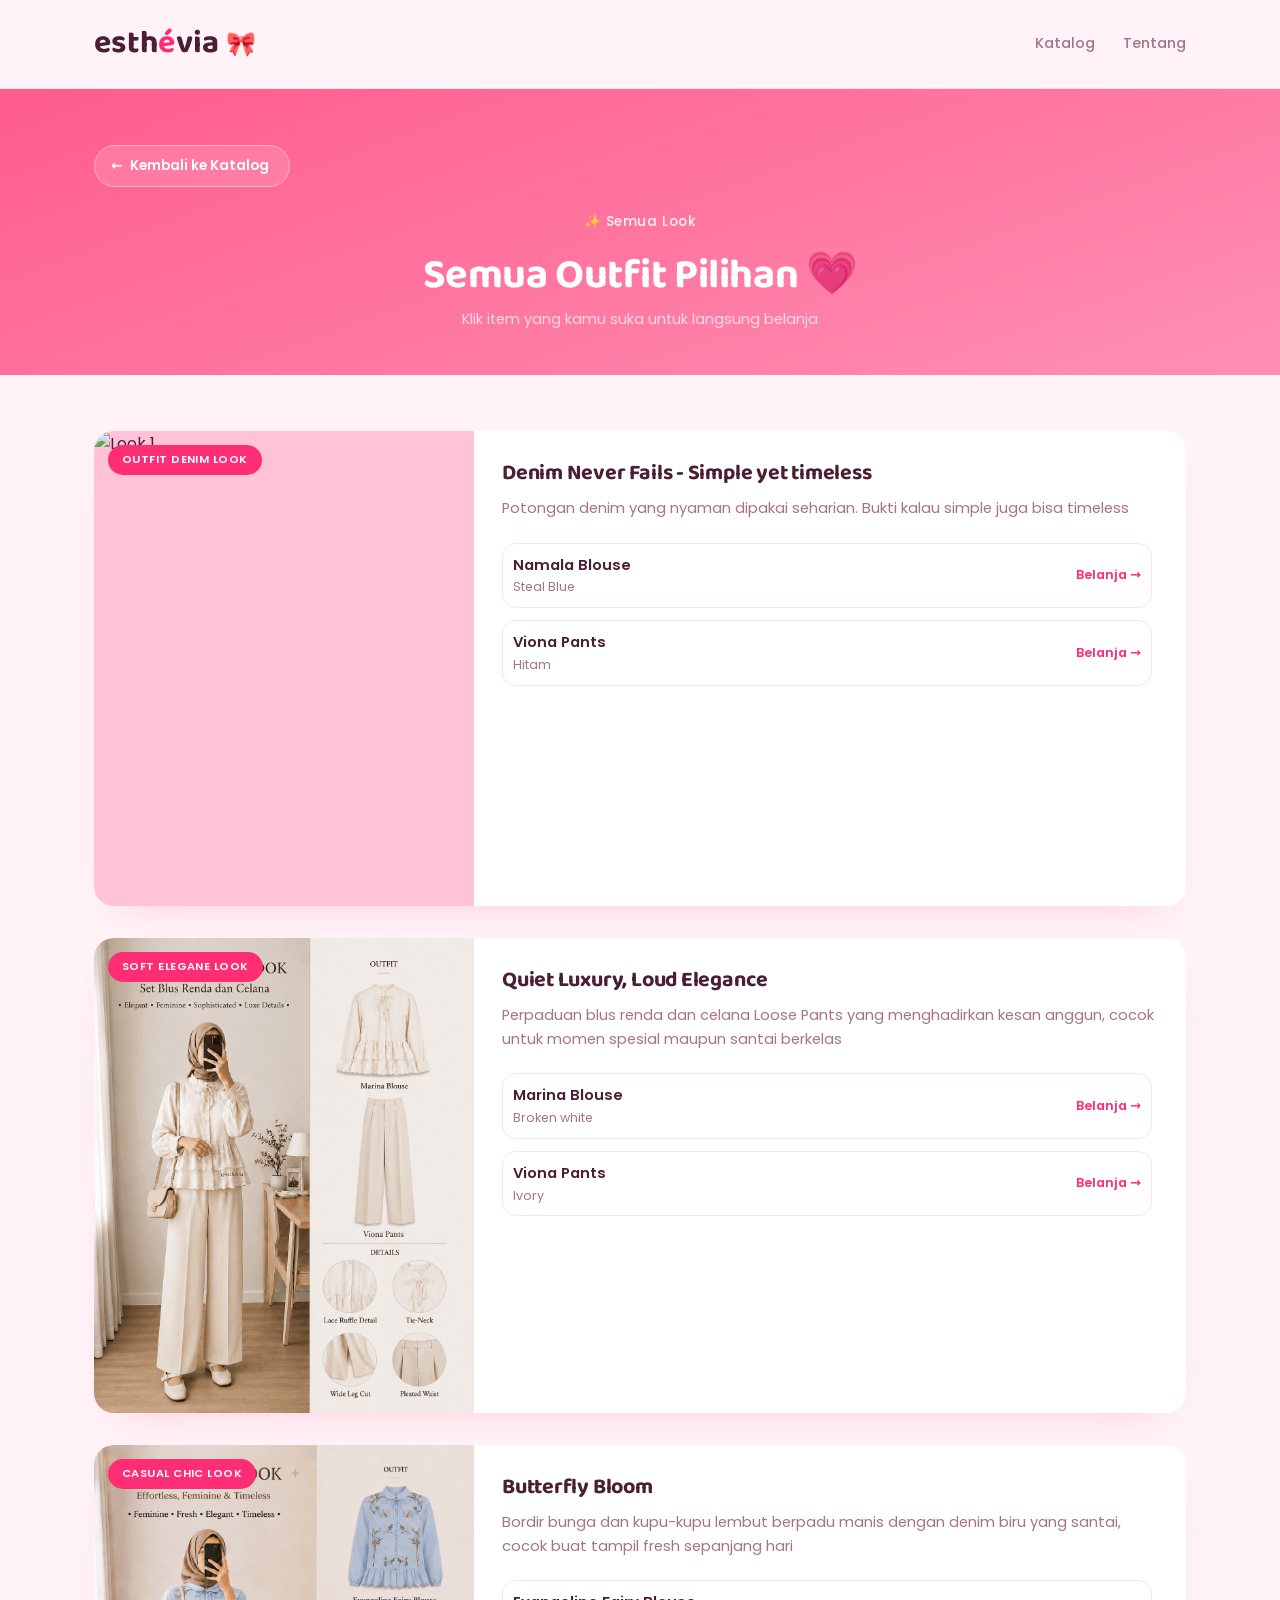
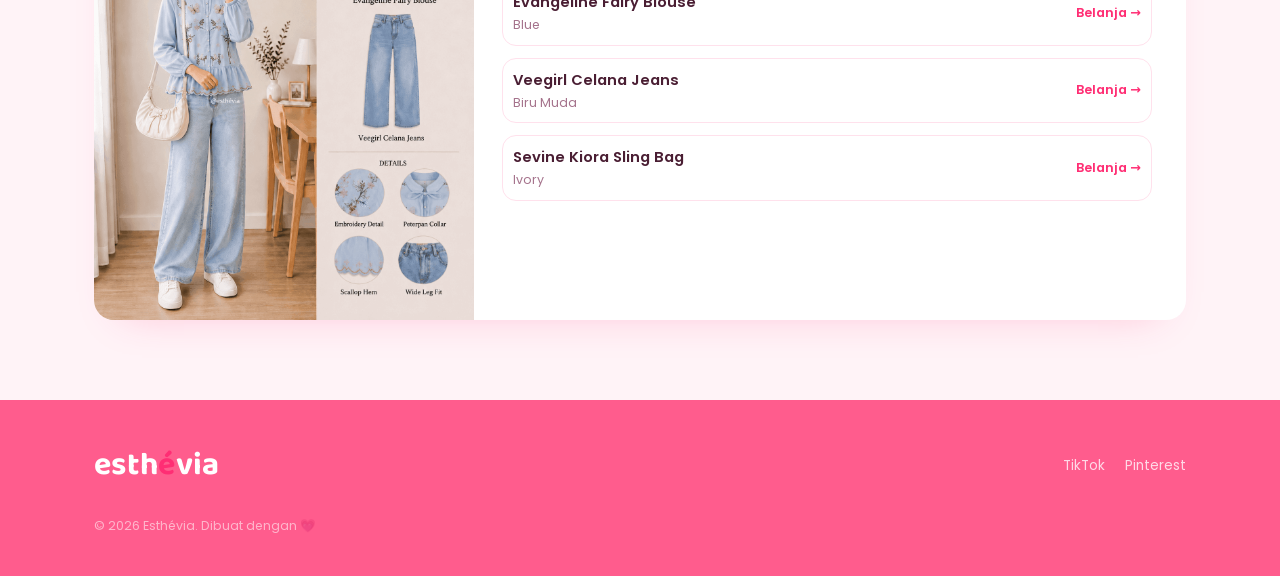
==== commit d8b67613: "Update looks.html" ====
--- a/looks.html
+++ b/looks.html
@@ -44,124 +44,108 @@
       <!-- 1 blok <article class="look-card"> = 1 outfit. Copy blok ini kalau mau nambah look baru -->
       <div class="looks-grid" id="looksGrid">
 
-        <article class="look-card">
-          <a class="look-photo" href="https://link-affiliate-kamu.com/produk-atasan" target="_blank" rel="noopener sponsored">
-            <img src="https://placehold.co/560x700/FFC2D6/4A1E33?text=Foto+Outfit" alt="Look kondangan simple elegan">
-            <span class="look-photo-tag">Look of the week</span>
-          </a>
-          <div class="look-detail">
-            <h3 class="look-title">Simple &amp; Elegan buat Kondangan</h3>
-            <p class="look-desc">Outfit yang gampang ditiru — atasan polos, rok flowy, tinggal tambah aksesoris tipis.</p>
-            <ul class="look-items">
-              <li class="look-item">
-                <a class="look-item-link" href="https://link-affiliate-kamu.com/produk-atasan" target="_blank" rel="noopener sponsored">
-                  <img class="look-item-thumb" src="https://placehold.co/120x120/FFE1EC/4A1E33?text=%F0%9F%91%9A" alt="Atasan">
-                  <span class="look-item-info">
-                    <span class="look-item-name">Atasan Polos</span>
-                    <span class="look-item-sub">Ivory / Beige / Dusty Pink</span>
-                  </span>
-                  <span class="look-item-cta">Belanja →</span>
-                </a>
-              </li>
-              <li class="look-item">
-                <a class="look-item-link" href="https://link-affiliate-kamu.com/produk-rok" target="_blank" rel="noopener sponsored">
-                  <img class="look-item-thumb" src="https://placehold.co/120x120/FFE1EC/4A1E33?text=%F0%9F%91%97" alt="Rok">
-                  <span class="look-item-info">
-                    <span class="look-item-name">Rok Panjang A-line</span>
-                    <span class="look-item-sub">Coklat / Charcoal / Hitam</span>
-                  </span>
-                  <span class="look-item-cta">Belanja →</span>
-                </a>
-              </li>
-              <li class="look-item">
-                <a class="look-item-link" href="https://link-affiliate-kamu.com/produk-tas" target="_blank" rel="noopener sponsored">
-                  <img class="look-item-thumb" src="https://placehold.co/120x120/FFE1EC/4A1E33?text=%F0%9F%91%9C" alt="Tas">
-                  <span class="look-item-info">
-                    <span class="look-item-name">Tas Handbag Kulit</span>
-                    <span class="look-item-sub">Coklat Tan</span>
-                  </span>
-                  <span class="look-item-cta">Belanja →</span>
-                </a>
-              </li>
-            </ul>
-          </div>
-        </article>
+       <article class="look-card">
+            <a class="look-photo" href="https://s.shopee.co.id/60Q6Vax48m" target="_blank" rel="noopener sponsored">
+              <img src="Look 1.png" alt="Look 1">
+              <span class="look-photo-tag">Outfit Denim Look</span>
+            </a>
+            <div class="look-detail">
+              <h3 class="look-title">Denim Never Fails - Simple yet timeless</h3>
+              <p class="look-desc">Potongan denim yang nyaman dipakai seharian. Bukti kalau simple juga bisa timeless</p>
+              <ul class="look-items">
+                <li class="look-item">
+                  <a class="look-item-link" href="https://s.shopee.co.id/60Q6Vax48m" target="_blank" rel="noopener sponsored">
+                      <span class="look-item-info">
+                      <span class="look-item-name">Namala Blouse</span>
+                      <span class="look-item-sub">Steal Blue</span>
+                    </span>
+                    <span class="look-item-cta">Belanja →</span>
+                  </a>
+                </li>
+                <li class="look-item">
+                  <a class="look-item-link" href="https://s.shopee.co.id/qi3OKfzMx" target="_blank" rel="noopener sponsored">
+                      <span class="look-item-info">
+                      <span class="look-item-name">Viona Pants</span>
+                      <span class="look-item-sub">Hitam</span>
+                    </span>
+                    <span class="look-item-cta">Belanja →</span>
+                  </a>
+                </li>
+              </ul>
+            </div>
+          </article>
 
-        <article class="look-card">
-          <a class="look-photo" href="https://link-affiliate-kamu.com/produk-kaos" target="_blank" rel="noopener sponsored">
-            <img src="https://placehold.co/560x700/FFC2D6/4A1E33?text=Foto+Outfit" alt="Look casual weekend">
-            <span class="look-photo-tag">Casual weekend</span>
-          </a>
-          <div class="look-detail">
-            <h3 class="look-title">Santai tapi Tetep Cute</h3>
-            <p class="look-desc">Buat jalan santai atau nongkrong — nyaman dipakai seharian, tetap kelihatan effortless.</p>
-            <ul class="look-items">
-              <li class="look-item">
-                <a class="look-item-link" href="https://link-affiliate-kamu.com/produk-kaos" target="_blank" rel="noopener sponsored">
-                  <img class="look-item-thumb" src="https://placehold.co/120x120/FFE1EC/4A1E33?text=%F0%9F%91%95" alt="Kaos">
-                  <span class="look-item-info">
-                    <span class="look-item-name">Kaos Oversized</span>
-                    <span class="look-item-sub">White / Sage / Mocha</span>
-                  </span>
-                  <span class="look-item-cta">Belanja →</span>
-                </a>
-              </li>
-              <li class="look-item">
-                <a class="look-item-link" href="https://link-affiliate-kamu.com/produk-celana-look" target="_blank" rel="noopener sponsored">
-                  <img class="look-item-thumb" src="https://placehold.co/120x120/FFE1EC/4A1E33?text=%F0%9F%91%96" alt="Celana">
-                  <span class="look-item-info">
-                    <span class="look-item-name">Celana Wide Leg</span>
-                    <span class="look-item-sub">Denim / Khaki</span>
-                  </span>
-                  <span class="look-item-cta">Belanja →</span>
-                </a>
-              </li>
-            </ul>
-          </div>
-        </article>
+          <article class="look-card">
+            <a class="look-photo" href="https://s.shopee.co.id/4VbLk6rIXD" target="_blank" rel="noopener sponsored">
+              <img src="Look 2.png" alt="Look 2">
+              <span class="look-photo-tag">Soft Elegane Look</span>
+            </a>
+            <div class="look-detail">
+              <h3 class="look-title">Quiet Luxury, Loud Elegance</h3>
+              <p class="look-desc">Perpaduan blus renda dan celana Loose Pants yang menghadirkan kesan anggun, cocok untuk momen spesial maupun santai berkelas</p>
+              <ul class="look-items">
+                <li class="look-item">
+                  <a class="look-item-link" href="https://s.shopee.co.id/4VbLk6rIXD" target="_blank" rel="noopener sponsored">
+                      <span class="look-item-info">
+                      <span class="look-item-name">Marina Blouse</span>
+                      <span class="look-item-sub">Broken white</span>
+                    </span>
+                    <span class="look-item-cta">Belanja →</span>
+                  </a>
+                </li>
+                <li class="look-item">
+                  <a class="look-item-link" href="https://s.shopee.co.id/qi3OKfzMx" target="_blank" rel="noopener sponsored">
+                      <span class="look-item-info">
+                      <span class="look-item-name">Viona Pants</span>
+                      <span class="look-item-sub">Ivory</span>
+                    </span>
+                    <span class="look-item-cta">Belanja →</span>
+                  </a>
+                </li>
+              </ul>
+            </div>
+          </article>
 
-        <article class="look-card">
-          <a class="look-photo" href="https://link-affiliate-kamu.com/produk-blazer" target="_blank" rel="noopener sponsored">
-            <img src="https://placehold.co/560x700/FFC2D6/4A1E33?text=Foto+Outfit" alt="Look formal meeting">
-            <span class="look-photo-tag">Office look</span>
-          </a>
-          <div class="look-detail">
-            <h3 class="look-title">Formal tapi Gak Kaku</h3>
-            <p class="look-desc">Cocok buat meeting atau presentasi — tetap rapi tapi tetap nyaman dipakai seharian.</p>
-            <ul class="look-items">
-              <li class="look-item">
-                <a class="look-item-link" href="https://link-affiliate-kamu.com/produk-blazer" target="_blank" rel="noopener sponsored">
-                  <img class="look-item-thumb" src="https://placehold.co/120x120/FFE1EC/4A1E33?text=%F0%9F%A7%A5" alt="Blazer">
-                  <span class="look-item-info">
-                    <span class="look-item-name">Blazer Oversized</span>
-                    <span class="look-item-sub">Black / Navy / Beige</span>
-                  </span>
-                  <span class="look-item-cta">Belanja →</span>
-                </a>
-              </li>
-              <li class="look-item">
-                <a class="look-item-link" href="https://link-affiliate-kamu.com/produk-kemeja" target="_blank" rel="noopener sponsored">
-                  <img class="look-item-thumb" src="https://placehold.co/120x120/FFE1EC/4A1E33?text=%F0%9F%91%94" alt="Kemeja">
-                  <span class="look-item-info">
-                    <span class="look-item-name">Kemeja Basic</span>
-                    <span class="look-item-sub">White / Sky Blue</span>
-                  </span>
-                  <span class="look-item-cta">Belanja →</span>
-                </a>
-              </li>
-              <li class="look-item">
-                <a class="look-item-link" href="https://link-affiliate-kamu.com/produk-celana-formal" target="_blank" rel="noopener sponsored">
-                  <img class="look-item-thumb" src="https://placehold.co/120x120/FFE1EC/4A1E33?text=%F0%9F%91%96" alt="Celana formal">
-                  <span class="look-item-info">
-                    <span class="look-item-name">Celana Kain Straight</span>
-                    <span class="look-item-sub">Black / Grey</span>
-                  </span>
-                  <span class="look-item-cta">Belanja →</span>
-                </a>
-              </li>
-            </ul>
-          </div>
-        </article>
+          <article class="look-card">
+            <a class="look-photo" href="https://s.shopee.co.id/3qLexDwYgm" target="_blank" rel="noopener sponsored">
+              <img src="Look 3.png" alt="Look 3">
+              <span class="look-photo-tag">Casual Chic Look</span>
+            </a>
+            <div class="look-detail">
+              <h3 class="look-title">Butterfly Bloom</h3>
+              <p class="look-desc">Bordir bunga dan kupu-kupu lembut berpadu manis dengan denim biru yang santai, cocok buat tampil fresh sepanjang hari</p>
+              <ul class="look-items">
+                <li class="look-item">
+                  <a class="look-item-link" href="https://s.shopee.co.id/3qLexDwYgm" target="_blank" rel="noopener sponsored">
+                      <span class="look-item-info">
+                      <span class="look-item-name">Evangeline Fairy Blouse</span>
+                      <span class="look-item-sub">Blue</span>
+                    </span>
+                    <span class="look-item-cta">Belanja →</span>
+                  </a>
+                </li>
+                <li class="look-item">
+                  <a class="look-item-link" href="https://s.shopee.co.id/7prnjSuRtc" target="_blank" rel="noopener sponsored">
+                      <span class="look-item-info">
+                      <span class="look-item-name">Veegirl Celana Jeans</span>
+                      <span class="look-item-sub">Biru Muda</span>
+                    </span>
+                    <span class="look-item-cta">Belanja →</span>
+                  </a>
+                </li>
+                <li class="look-item">
+                  <a class="look-item-link" href="https://s.shopee.co.id/7fYRPpdwZE target="_blank" rel="noopener sponsored">
+                      <span class="look-item-info">
+                      <span class="look-item-name">Sevine Kiora Sling Bag</span>
+                      <span class="look-item-sub">Ivory</span>
+                    </span>
+                    <span class="look-item-cta">Belanja →</span>
+                  </a>
+                </li>
+              </ul>
+            </div>
+          </article>
+        </div>
 
         <!-- Mau nambah look baru? Copy 1 blok <article class="look-card">...</article> di atas,
              taruh di sini, terus ganti foto, judul, deskripsi, dan item-itemnya -->
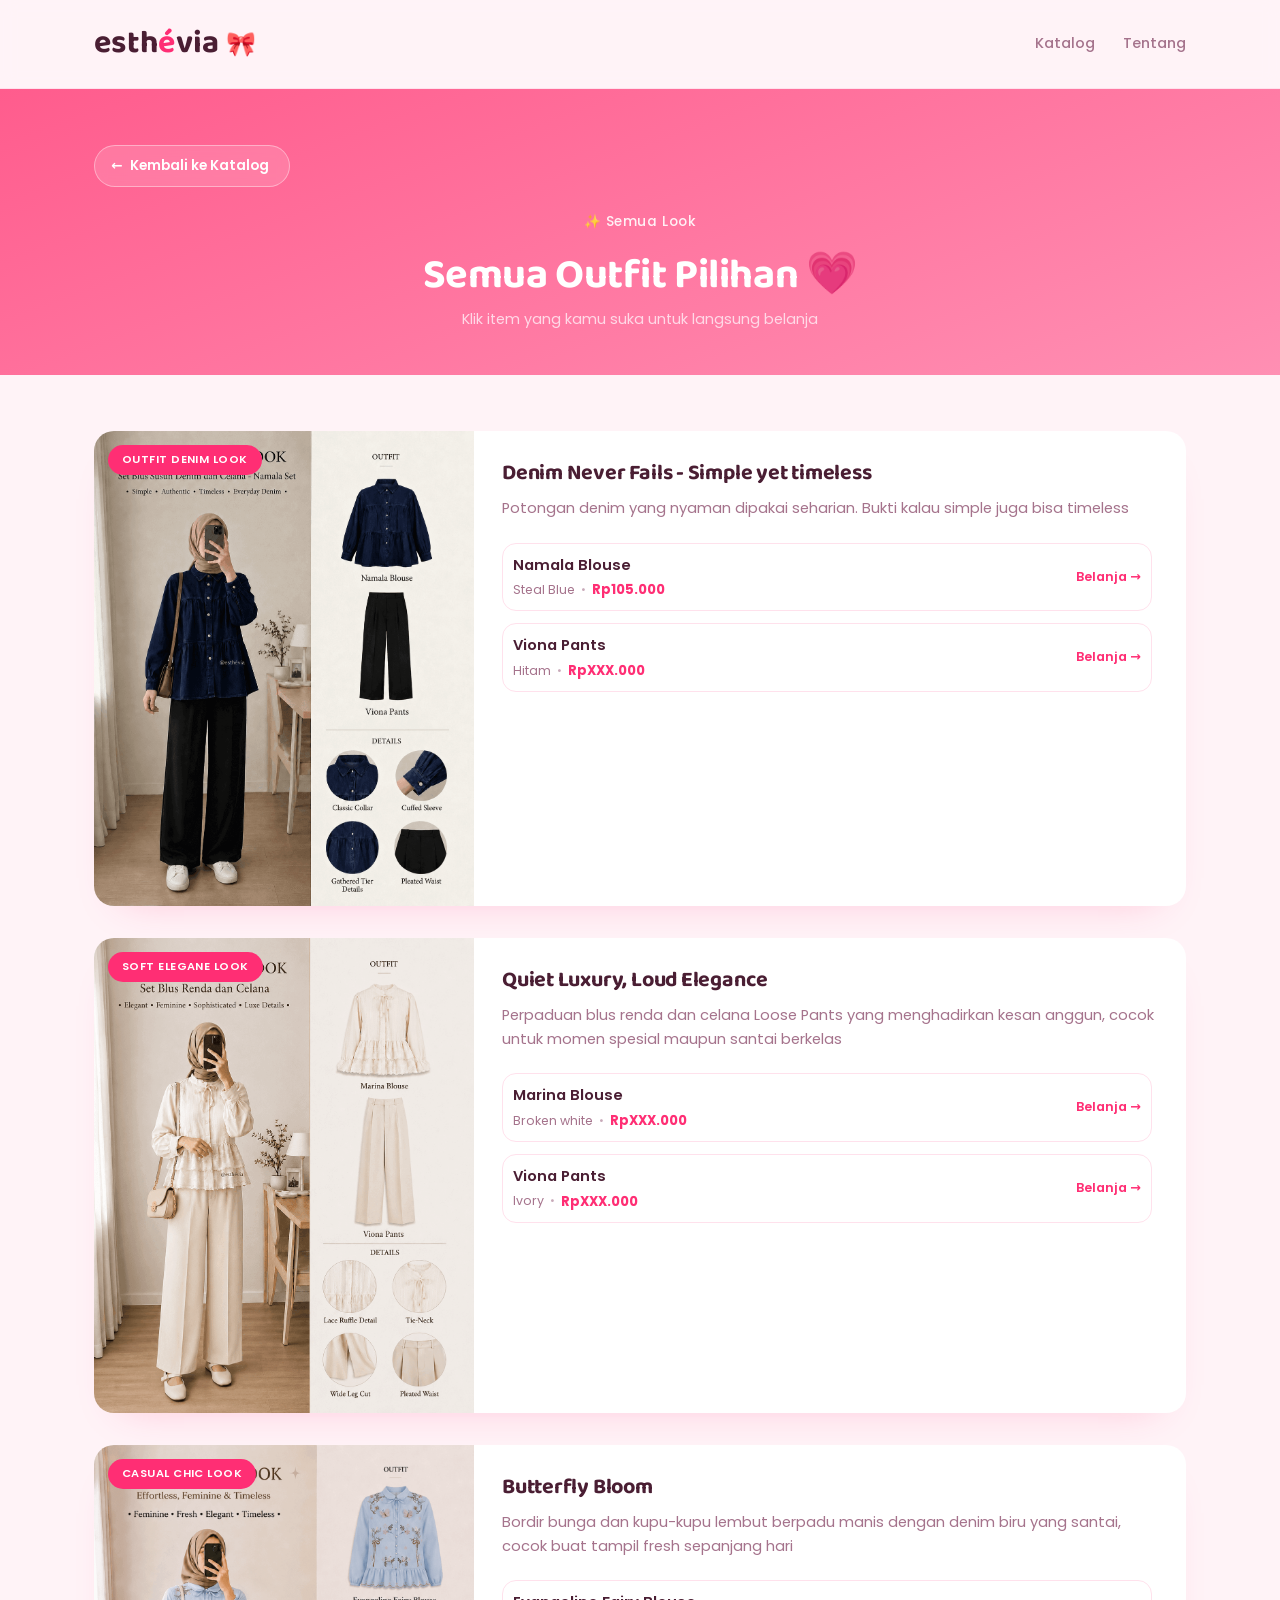
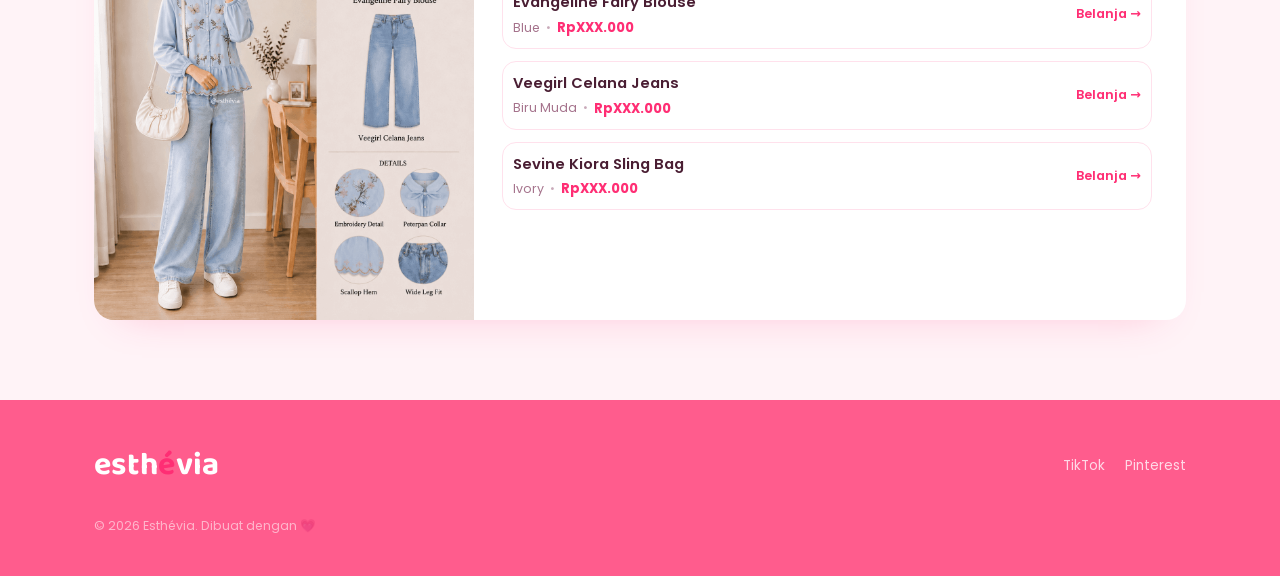
==== commit c622d787: "Update looks.html" ====
--- a/looks.html
+++ b/looks.html
@@ -55,18 +55,26 @@
               <ul class="look-items">
                 <li class="look-item">
                   <a class="look-item-link" href="https://s.shopee.co.id/60Q6Vax48m" target="_blank" rel="noopener sponsored">
-                      <span class="look-item-info">
+                    <span class="look-item-info">
                       <span class="look-item-name">Namala Blouse</span>
-                      <span class="look-item-sub">Steal Blue</span>
+                      <span class="look-item-meta">
+                        <span class="look-item-sub">Steal Blue</span>
+                        <span class="look-item-dot">•</span>
+                        <span class="look-item-price">Rp105.000</span>
+                      </span>
                     </span>
                     <span class="look-item-cta">Belanja →</span>
                   </a>
                 </li>
                 <li class="look-item">
                   <a class="look-item-link" href="https://s.shopee.co.id/qi3OKfzMx" target="_blank" rel="noopener sponsored">
-                      <span class="look-item-info">
+                    <span class="look-item-info">
                       <span class="look-item-name">Viona Pants</span>
-                      <span class="look-item-sub">Hitam</span>
+                      <span class="look-item-meta">
+                        <span class="look-item-sub">Hitam</span>
+                        <span class="look-item-dot">•</span>
+                        <span class="look-item-price">RpXXX.000</span>
+                      </span>
                     </span>
                     <span class="look-item-cta">Belanja →</span>
                   </a>
@@ -86,18 +94,26 @@
               <ul class="look-items">
                 <li class="look-item">
                   <a class="look-item-link" href="https://s.shopee.co.id/4VbLk6rIXD" target="_blank" rel="noopener sponsored">
-                      <span class="look-item-info">
+                    <span class="look-item-info">
                       <span class="look-item-name">Marina Blouse</span>
-                      <span class="look-item-sub">Broken white</span>
+                      <span class="look-item-meta">
+                        <span class="look-item-sub">Broken white</span>
+                        <span class="look-item-dot">•</span>
+                        <span class="look-item-price">RpXXX.000</span>
+                      </span>
                     </span>
                     <span class="look-item-cta">Belanja →</span>
                   </a>
                 </li>
                 <li class="look-item">
                   <a class="look-item-link" href="https://s.shopee.co.id/qi3OKfzMx" target="_blank" rel="noopener sponsored">
-                      <span class="look-item-info">
+                    <span class="look-item-info">
                       <span class="look-item-name">Viona Pants</span>
-                      <span class="look-item-sub">Ivory</span>
+                      <span class="look-item-meta">
+                        <span class="look-item-sub">Ivory</span>
+                        <span class="look-item-dot">•</span>
+                        <span class="look-item-price">RpXXX.000</span>
+                      </span>
                     </span>
                     <span class="look-item-cta">Belanja →</span>
                   </a>
@@ -117,27 +133,39 @@
               <ul class="look-items">
                 <li class="look-item">
                   <a class="look-item-link" href="https://s.shopee.co.id/3qLexDwYgm" target="_blank" rel="noopener sponsored">
-                      <span class="look-item-info">
+                    <span class="look-item-info">
                       <span class="look-item-name">Evangeline Fairy Blouse</span>
-                      <span class="look-item-sub">Blue</span>
+                      <span class="look-item-meta">
+                        <span class="look-item-sub">Blue</span>
+                        <span class="look-item-dot">•</span>
+                        <span class="look-item-price">RpXXX.000</span>
+                      </span>
                     </span>
                     <span class="look-item-cta">Belanja →</span>
                   </a>
                 </li>
                 <li class="look-item">
                   <a class="look-item-link" href="https://s.shopee.co.id/7prnjSuRtc" target="_blank" rel="noopener sponsored">
-                      <span class="look-item-info">
+                    <span class="look-item-info">
                       <span class="look-item-name">Veegirl Celana Jeans</span>
-                      <span class="look-item-sub">Biru Muda</span>
-                    </span>
-                    <span class="look-item-cta">Belanja →</span>
-                  </a>
-                </li>
-                <li class="look-item">
-                  <a class="look-item-link" href="https://s.shopee.co.id/7fYRPpdwZE target="_blank" rel="noopener sponsored">
-                      <span class="look-item-info">
+                      <span class="look-item-meta">
+                        <span class="look-item-sub">Biru Muda</span>
+                        <span class="look-item-dot">•</span>
+                        <span class="look-item-price">RpXXX.000</span>
+                      </span>
+                    </span>
+                    <span class="look-item-cta">Belanja →</span>
+                  </a>
+                </li>
+                <li class="look-item">
+                  <a class="look-item-link" href="https://s.shopee.co.id/7fYRPpdwZE" target="_blank" rel="noopener sponsored">
+                    <span class="look-item-info">
                       <span class="look-item-name">Sevine Kiora Sling Bag</span>
-                      <span class="look-item-sub">Ivory</span>
+                      <span class="look-item-meta">
+                        <span class="look-item-sub">Ivory</span>
+                        <span class="look-item-dot">•</span>
+                        <span class="look-item-price">RpXXX.000</span>
+                      </span>
                     </span>
                     <span class="look-item-cta">Belanja →</span>
                   </a>
--- a/style.css
+++ b/style.css
@@ -280,9 +280,29 @@
   color: var(--ink);
 }
 
+/* baris ke-2: warna & harga digabung sejajar, dipisah titik, biar total cuma 2 baris */
+.look-item-meta {
+  display: flex;
+  align-items: center;
+  gap: 6px;
+  margin-top: 2px;
+}
+
 .look-item-sub {
   font-size: 0.78rem;
   color: var(--ink-soft);
+}
+
+.look-item-dot {
+  font-size: 0.7rem;
+  color: var(--ink-soft);
+  opacity: 0.6;
+}
+
+.look-item-price {
+  font-size: 0.82rem;
+  font-weight: 700;
+  color: var(--gold);
 }
 
 .look-item-cta {
@@ -510,37 +530,30 @@
   transform: scale(1.25);
 }
 
-/* tombol panah kiri/kanan buat geser antar foto warna — kecil, muncul pas hover di desktop */
+/* tombol panah kiri/kanan buat geser antar foto warna — selalu kelihatan */
 .card-media-nav {
   position: absolute;
   top: 50%;
   transform: translateY(-50%);
-  width: 26px;
-  height: 26px;
+  width: 34px;
+  height: 34px;
   border-radius: 50%;
-  background: rgba(255, 255, 255, 0.9);
+  background: rgba(255, 255, 255, 0.95);
   color: var(--gold);
   border: none;
-  font-size: 0.95rem;
+  font-size: 1.1rem;
   line-height: 1;
   display: flex;
   align-items: center;
   justify-content: center;
   cursor: pointer;
-  box-shadow: 0 4px 10px -4px rgba(0, 0, 0, 0.3);
+  box-shadow: 0 6px 14px -4px rgba(0, 0, 0, 0.35);
   z-index: 3;
-  opacity: 0;
-  transition: opacity .2s var(--ease), background .2s var(--ease), color .2s var(--ease);
-}
-.card-media:hover .card-media-nav { opacity: 1; }
-.card-media-nav:hover { background: var(--gold); color: #fff; }
-.card-media-nav-prev { left: 8px; }
-.card-media-nav-next { right: 8px; }
-
-/* di HP gak ada hover, jadi tombolnya selalu kelihatan tapi lebih transparan dikit */
-@media (hover: none) {
-  .card-media-nav { opacity: 0.85; }
-}
+  transition: background .2s var(--ease), color .2s var(--ease), transform .2s var(--ease);
+}
+.card-media-nav:hover { background: var(--gold); color: #fff; transform: translateY(-50%) scale(1.08); }
+.card-media-nav-prev { left: 10px; }
+.card-media-nav-next { right: 10px; }
 
 .card-tag {
   position: absolute;
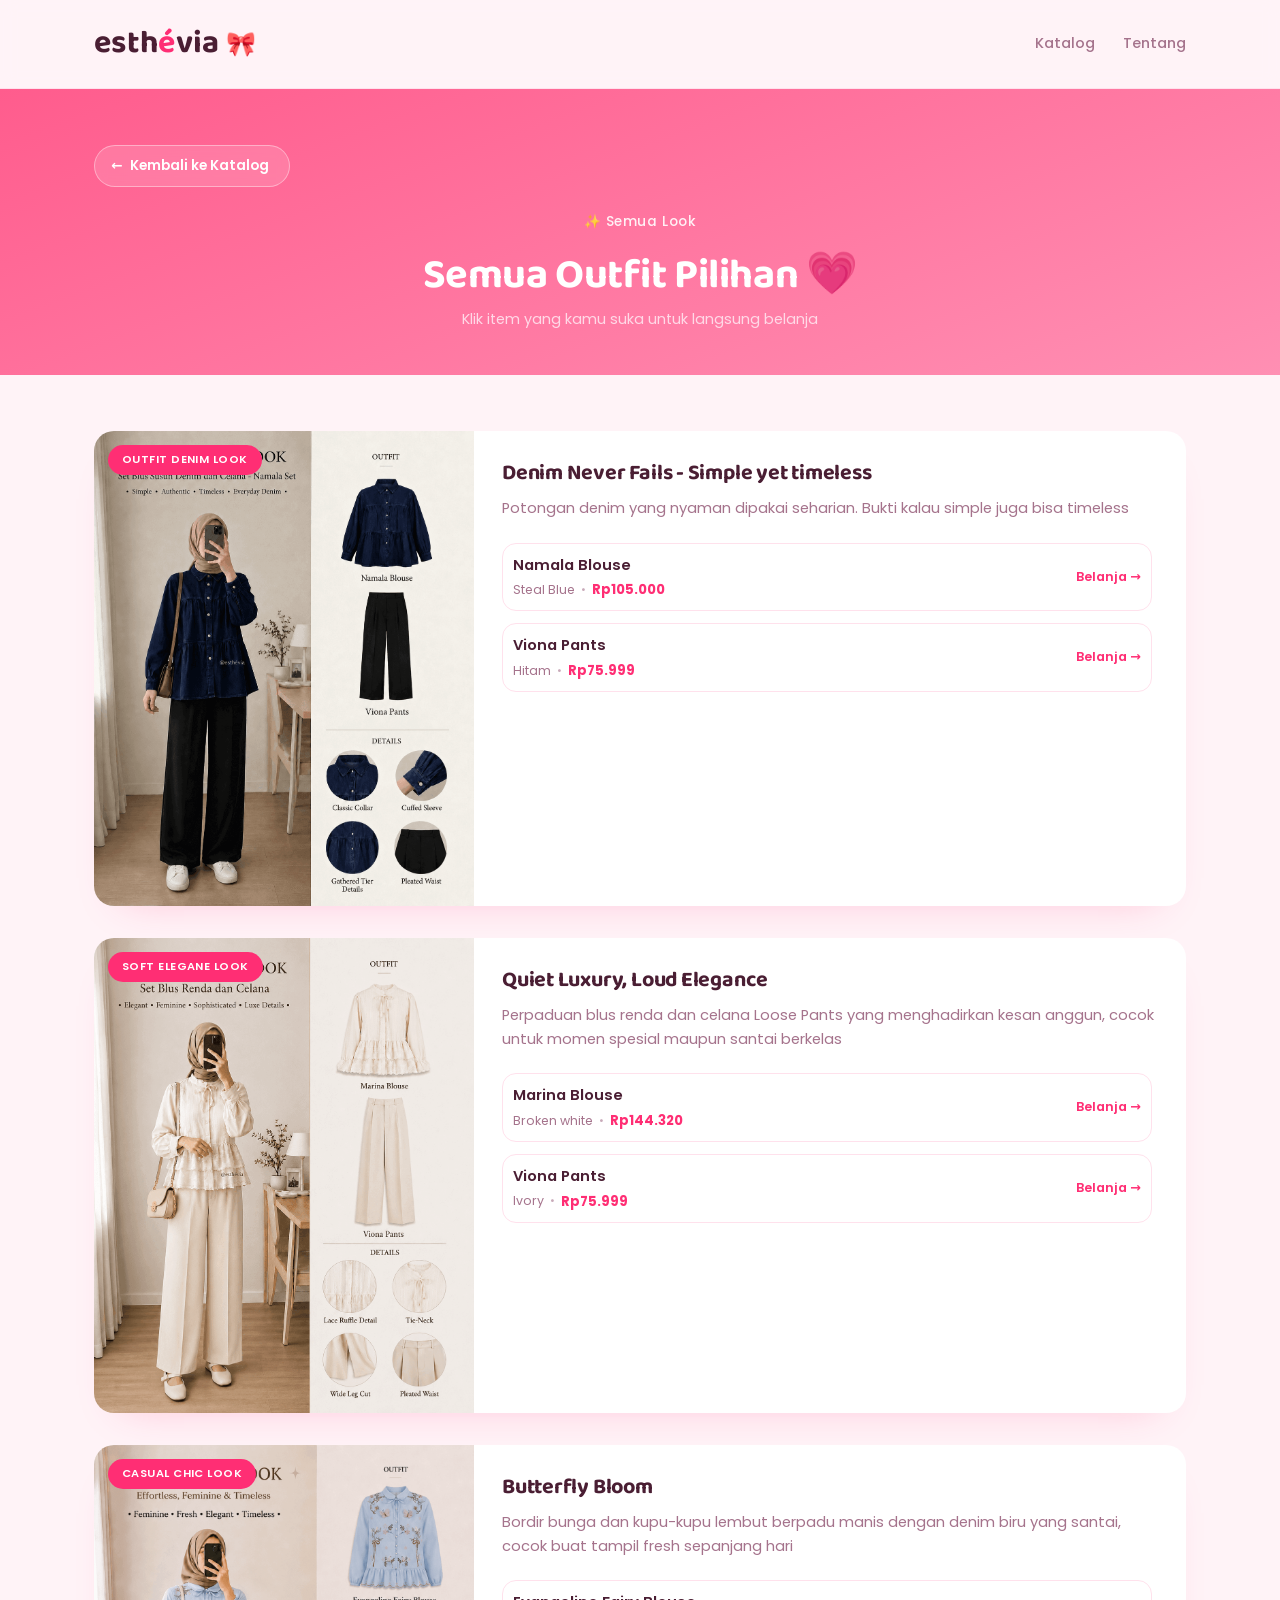
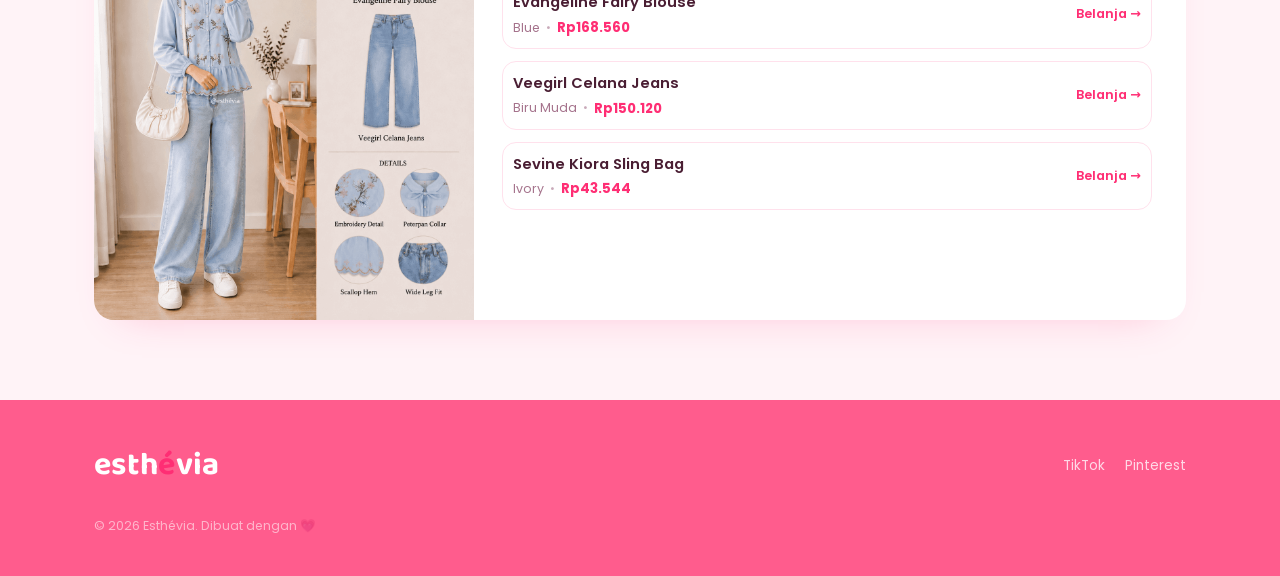
==== commit 69107468: "Fix HTML formatting and update item prices" ====
--- a/looks.html
+++ b/looks.html
@@ -44,7 +44,7 @@
       <!-- 1 blok <article class="look-card"> = 1 outfit. Copy blok ini kalau mau nambah look baru -->
       <div class="looks-grid" id="looksGrid">
 
-       <article class="look-card">
+      <article class="look-card">
             <a class="look-photo" href="https://s.shopee.co.id/60Q6Vax48m" target="_blank" rel="noopener sponsored">
               <img src="Look 1.png" alt="Look 1">
               <span class="look-photo-tag">Outfit Denim Look</span>
@@ -73,7 +73,7 @@
                       <span class="look-item-meta">
                         <span class="look-item-sub">Hitam</span>
                         <span class="look-item-dot">•</span>
-                        <span class="look-item-price">RpXXX.000</span>
+                        <span class="look-item-price">Rp75.999</span>
                       </span>
                     </span>
                     <span class="look-item-cta">Belanja →</span>
@@ -99,7 +99,7 @@
                       <span class="look-item-meta">
                         <span class="look-item-sub">Broken white</span>
                         <span class="look-item-dot">•</span>
-                        <span class="look-item-price">RpXXX.000</span>
+                        <span class="look-item-price">Rp144.320</span>
                       </span>
                     </span>
                     <span class="look-item-cta">Belanja →</span>
@@ -112,7 +112,7 @@
                       <span class="look-item-meta">
                         <span class="look-item-sub">Ivory</span>
                         <span class="look-item-dot">•</span>
-                        <span class="look-item-price">RpXXX.000</span>
+                        <span class="look-item-price">Rp75.999</span>
                       </span>
                     </span>
                     <span class="look-item-cta">Belanja →</span>
@@ -138,7 +138,7 @@
                       <span class="look-item-meta">
                         <span class="look-item-sub">Blue</span>
                         <span class="look-item-dot">•</span>
-                        <span class="look-item-price">RpXXX.000</span>
+                        <span class="look-item-price">Rp168.560</span>
                       </span>
                     </span>
                     <span class="look-item-cta">Belanja →</span>
@@ -151,7 +151,7 @@
                       <span class="look-item-meta">
                         <span class="look-item-sub">Biru Muda</span>
                         <span class="look-item-dot">•</span>
-                        <span class="look-item-price">RpXXX.000</span>
+                        <span class="look-item-price">Rp150.120</span>
                       </span>
                     </span>
                     <span class="look-item-cta">Belanja →</span>
@@ -164,7 +164,7 @@
                       <span class="look-item-meta">
                         <span class="look-item-sub">Ivory</span>
                         <span class="look-item-dot">•</span>
-                        <span class="look-item-price">RpXXX.000</span>
+                        <span class="look-item-price">Rp43.544</span>
                       </span>
                     </span>
                     <span class="look-item-cta">Belanja →</span>
